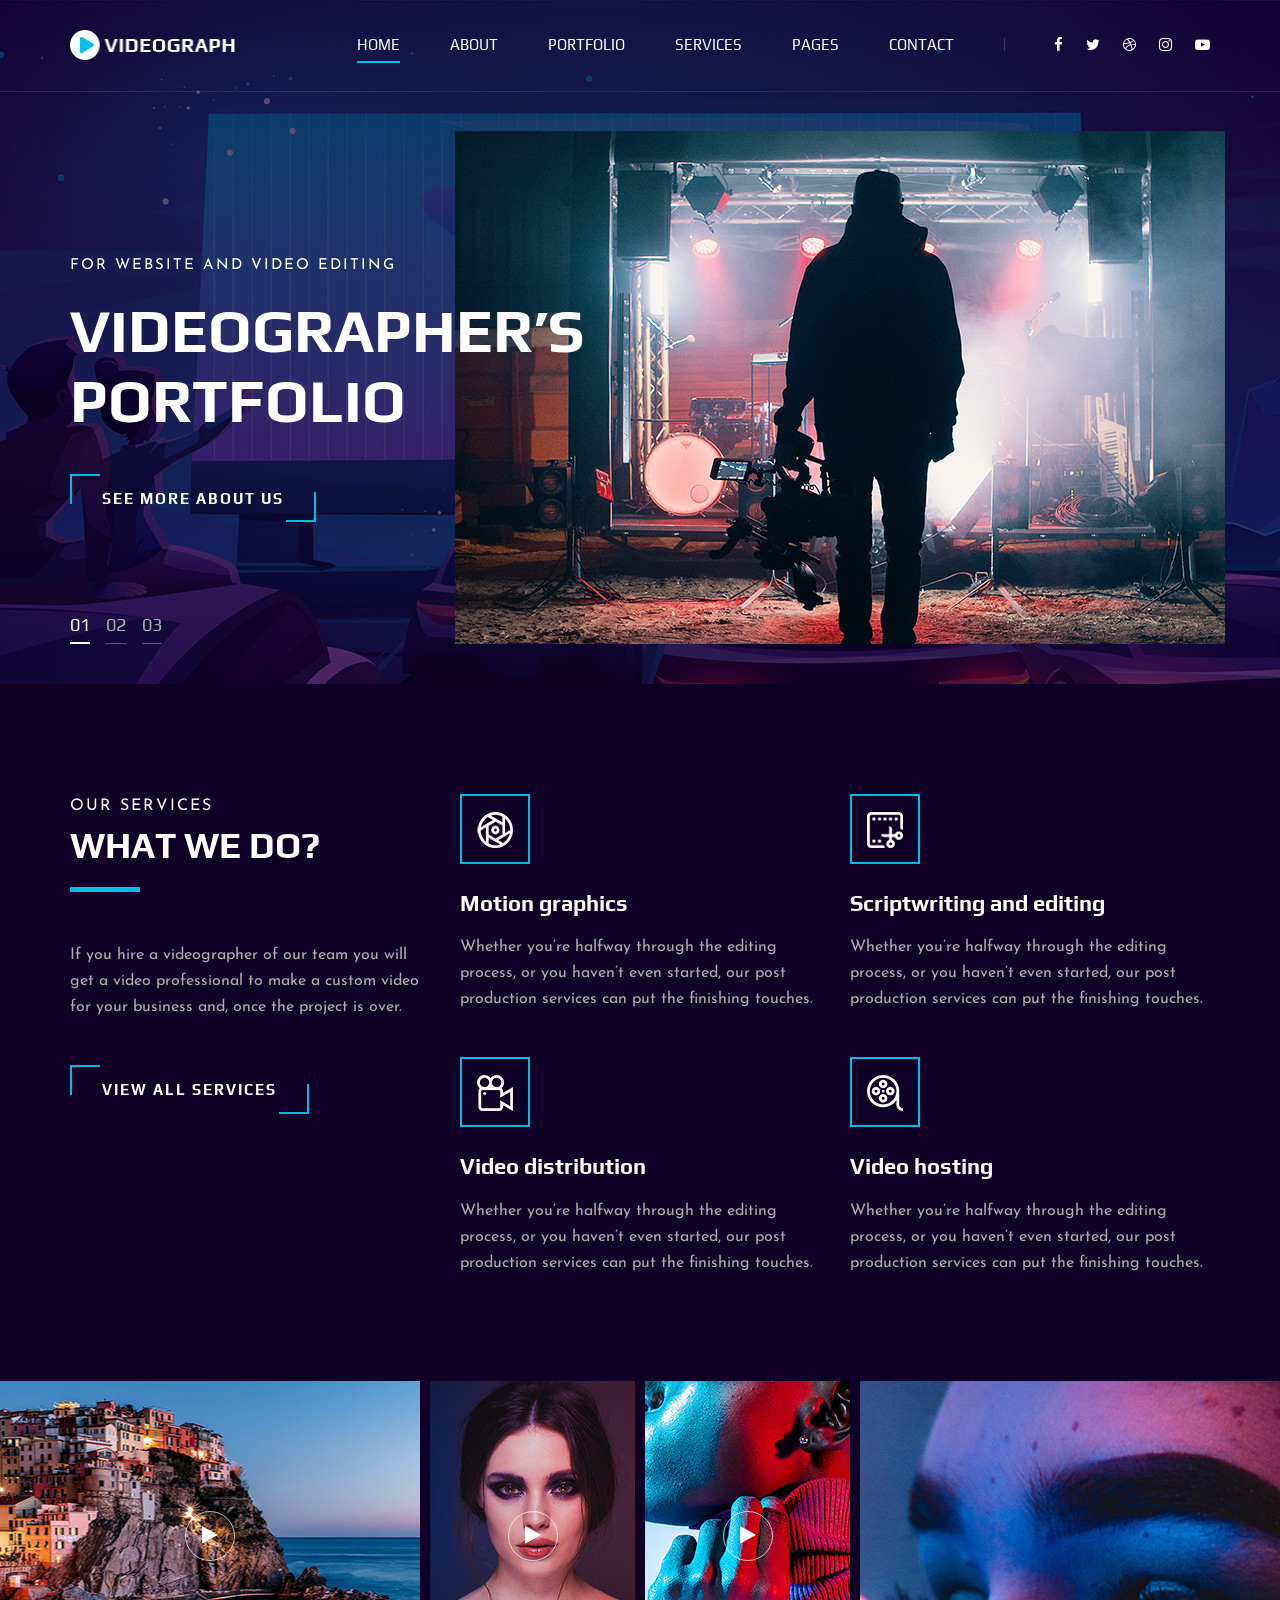
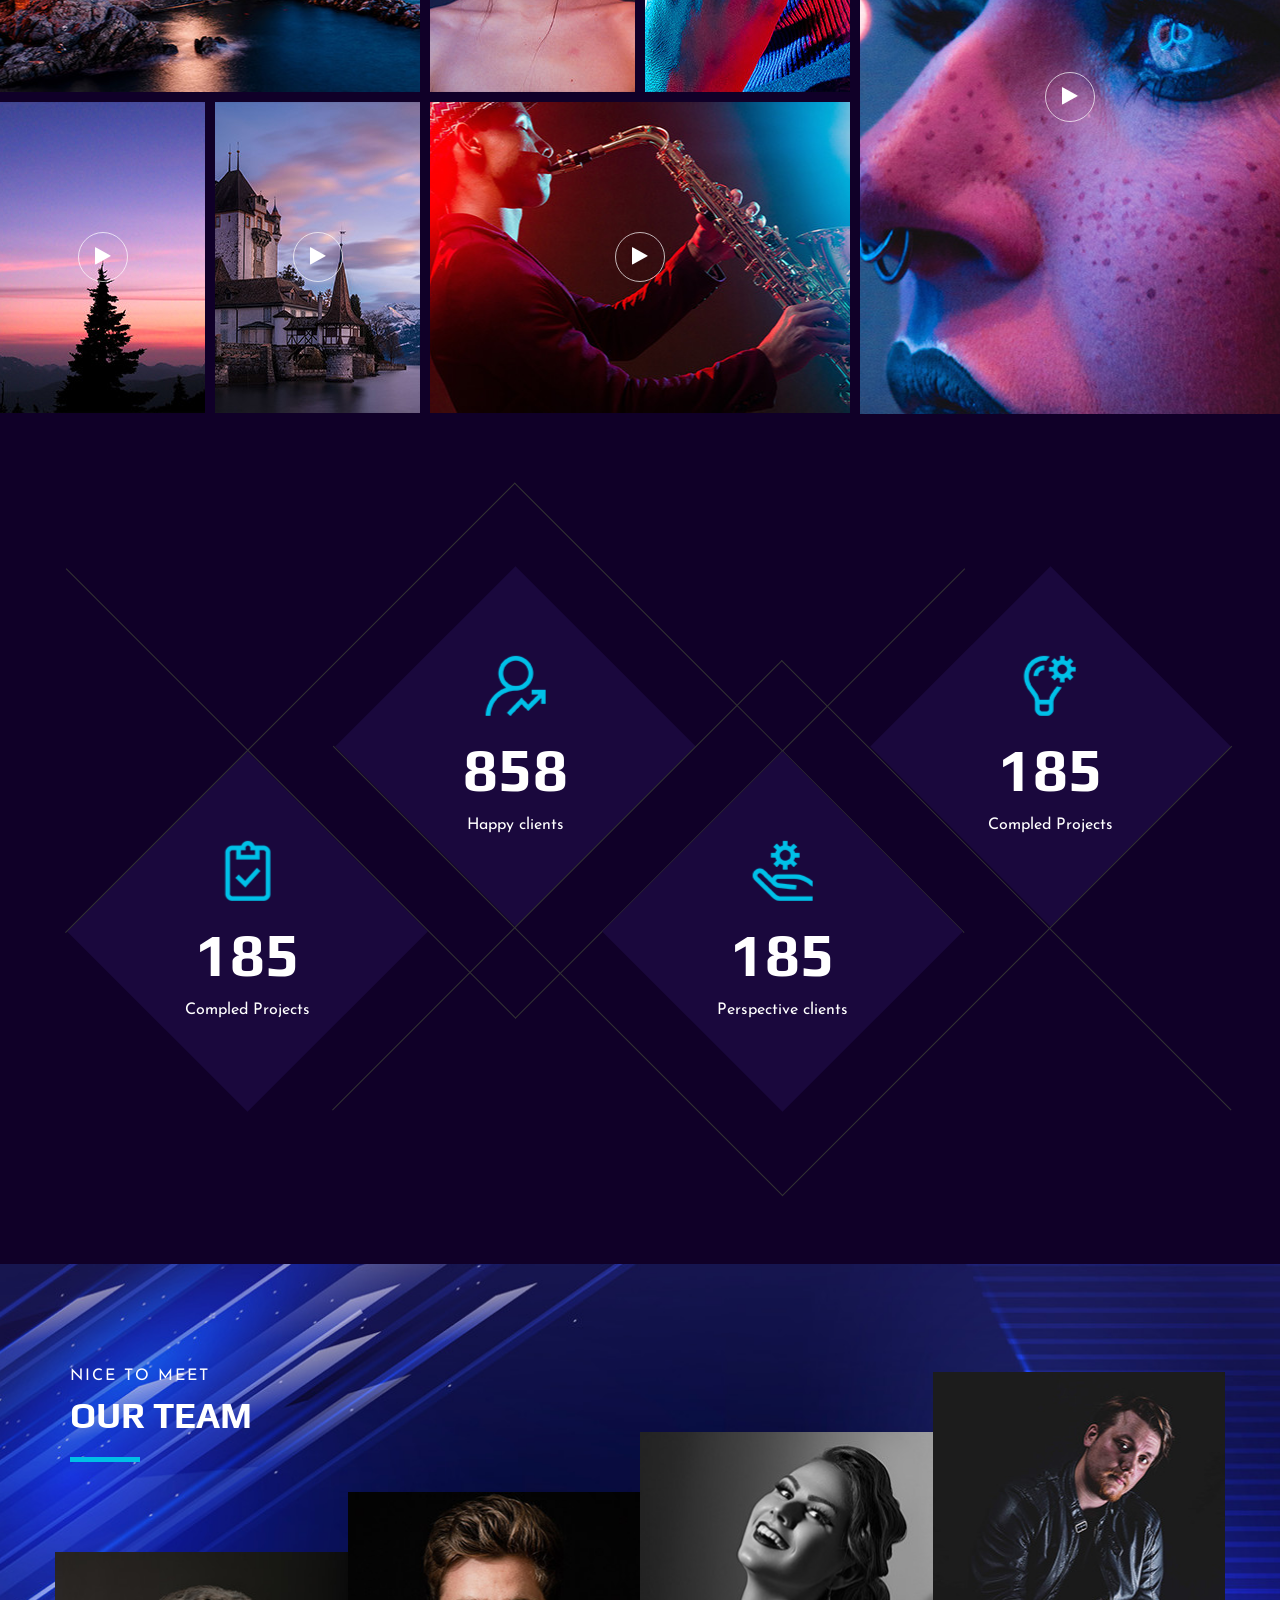
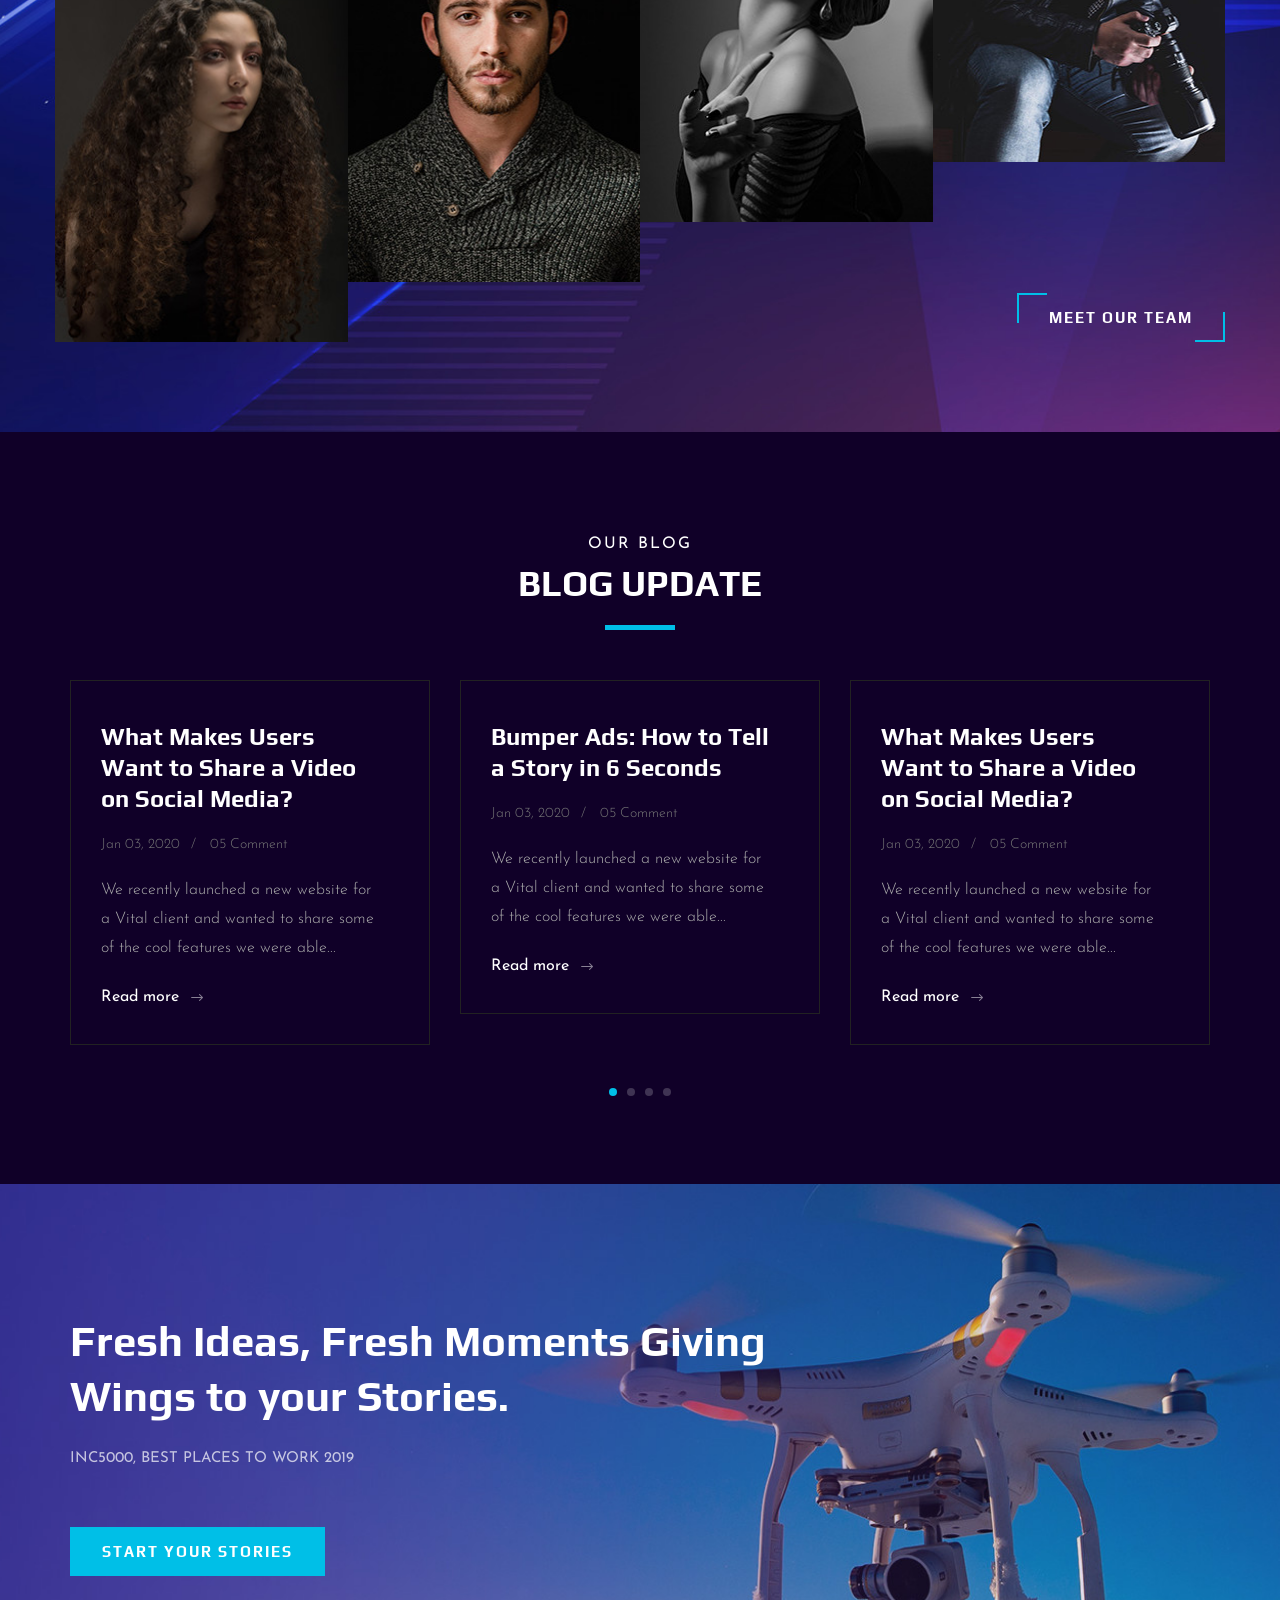
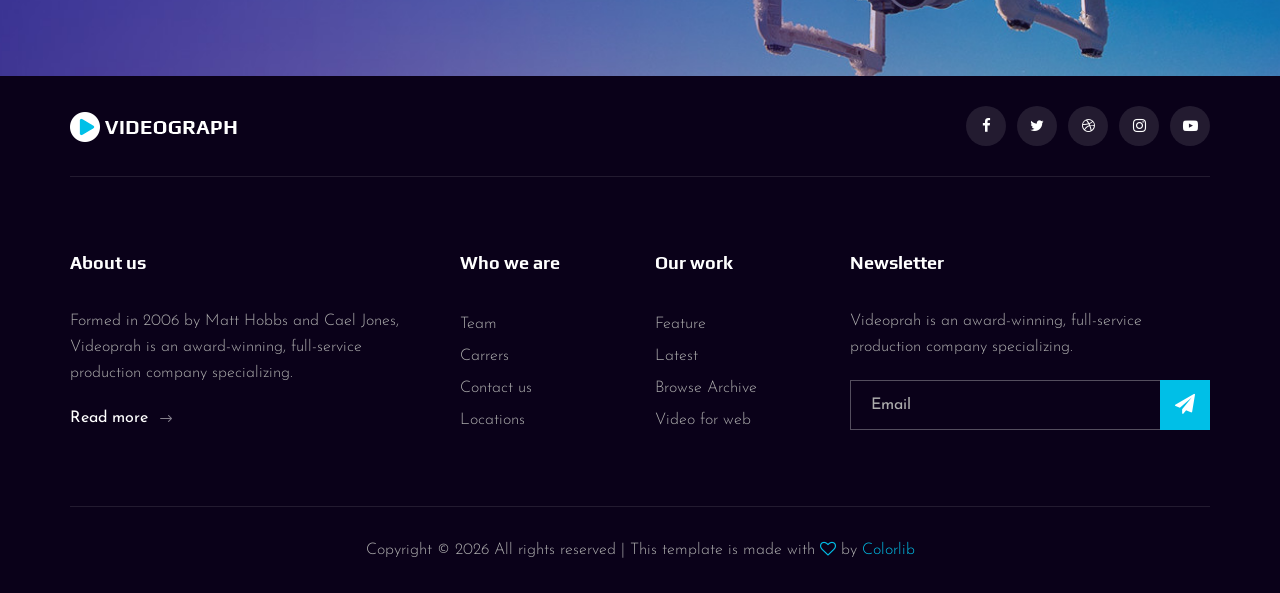
==== videograph-master/index.html @ b567fd82 "Template import" ====
<!DOCTYPE html>
<html lang="zxx">

<head>
    <meta charset="UTF-8">
    <meta name="description" content="Cressot Lilian Portfolio">
    <meta name="keywords" content="Videograph, unica, creative, html">
    <meta name="viewport" content="width=device-width, initial-scale=1.0">
    <meta http-equiv="X-UA-Compatible" content="ie=edge">
    <title>Videograph | Template</title>

    <!-- Google Font -->
    <link href="https://fonts.googleapis.com/css2?family=Play:wght@400;700&display=swap" rel="stylesheet">
    <link href="https://fonts.googleapis.com/css2?family=Josefin+Sans:wght@300;400;500;600;700&display=swap"
        rel="stylesheet">

    <!-- Css Styles -->
    <link rel="stylesheet" href="css/bootstrap.min.css" type="text/css">
    <link rel="stylesheet" href="css/font-awesome.min.css" type="text/css">
    <link rel="stylesheet" href="css/elegant-icons.css" type="text/css">
    <link rel="stylesheet" href="css/owl.carousel.min.css" type="text/css">
    <link rel="stylesheet" href="css/magnific-popup.css" type="text/css">
    <link rel="stylesheet" href="css/slicknav.min.css" type="text/css">
    <link rel="stylesheet" href="css/style.css" type="text/css">
</head>

<body>
    <!-- Page Preloder -->
    <div id="preloder">
        <div class="loader"></div>
    </div>

    <!-- Header Section Begin -->
    <header class="header">
        <div class="container">
            <div class="row">
                <div class="col-lg-2">
                    <div class="header__logo">
                        <a href="./index.html"><img src="img/logo.png" alt=""></a>
                    </div>
                </div>
                <div class="col-lg-10">
                    <div class="header__nav__option">
                        <nav class="header__nav__menu mobile-menu">
                            <ul>
                                <li class="active"><a href="./index.html">Home</a></li>
                                <li><a href="./about.html">About</a></li>
                                <li><a href="./portfolio.html">Portfolio</a></li>
                                <li><a href="./services.html">Services</a></li>
                                <li><a href="#">Pages</a>
                                    <ul class="dropdown">
                                        <li><a href="./about.html">About</a></li>
                                        <li><a href="./portfolio.html">Portfolio</a></li>
                                        <li><a href="./blog.html">Blog</a></li>
                                        <li><a href="./blog-details.html">Blog Details</a></li>
                                    </ul>
                                </li>
                                <li><a href="./contact.html">Contact</a></li>
                            </ul>
                        </nav>
                        <div class="header__nav__social">
                            <a href="#"><i class="fa fa-facebook"></i></a>
                            <a href="#"><i class="fa fa-twitter"></i></a>
                            <a href="#"><i class="fa fa-dribbble"></i></a>
                            <a href="#"><i class="fa fa-instagram"></i></a>
                            <a href="#"><i class="fa fa-youtube-play"></i></a>
                        </div>
                    </div>
                </div>
            </div>
            <div id="mobile-menu-wrap"></div>
        </div>
    </header>
    <!-- Header End -->

    <!-- Hero Section Begin -->
    <section class="hero">
        <div class="hero__slider owl-carousel">
            <div class="hero__item set-bg" data-setbg="img/hero/hero-1.jpg">
                <div class="container">
                    <div class="row">
                        <div class="col-lg-6">
                            <div class="hero__text">
                                <span>For website and video editing</span>
                                <h2>Videographer’s Portfolio</h2>
                                <a href="#" class="primary-btn">See more about us</a>
                            </div>
                        </div>
                    </div>
                </div>
            </div>
            <div class="hero__item set-bg" data-setbg="img/hero/hero-1.jpg">
                <div class="container">
                    <div class="row">
                        <div class="col-lg-6">
                            <div class="hero__text">
                                <span>For website and video editing</span>
                                <h2>Videographer’s Portfolio</h2>
                                <a href="#" class="primary-btn">See more about us</a>
                            </div>
                        </div>
                    </div>
                </div>
            </div>
            <div class="hero__item set-bg" data-setbg="img/hero/hero-1.jpg">
                <div class="container">
                    <div class="row">
                        <div class="col-lg-6">
                            <div class="hero__text">
                                <span>For website and video editing</span>
                                <h2>Videographer’s Portfolio</h2>
                                <a href="#" class="primary-btn">See more about us</a>
                            </div>
                        </div>
                    </div>
                </div>
            </div>
        </div>
    </section>
    <!-- Hero Section End -->

    <!-- Services Section Begin -->
    <section class="services spad">
        <div class="container">
            <div class="row">
                <div class="col-lg-4">
                    <div class="services__title">
                        <div class="section-title">
                            <span>Our services</span>
                            <h2>What We do?</h2>
                        </div>
                        <p>If you hire a videographer of our team you will get a video professional to make a custom
                            video for your business and, once the project is over.</p>
                        <a href="#" class="primary-btn">View all services</a>
                    </div>
                </div>
                <div class="col-lg-8">
                    <div class="row">
                        <div class="col-lg-6 col-md-6 col-sm-6">
                            <div class="services__item">
                                <div class="services__item__icon">
                                    <img src="img/icons/si-1.png" alt="">
                                </div>
                                <h4>Motion graphics</h4>
                                <p>Whether you’re halfway through the editing process, or you haven’t even started, our
                                    post production services can put the finishing touches.</p>
                            </div>
                        </div>
                        <div class="col-lg-6 col-md-6 col-sm-6">
                            <div class="services__item">
                                <div class="services__item__icon">
                                    <img src="img/icons/si-2.png" alt="">
                                </div>
                                <h4>Scriptwriting and editing</h4>
                                <p>Whether you’re halfway through the editing process, or you haven’t even started, our
                                    post production services can put the finishing touches.</p>
                            </div>
                        </div>
                        <div class="col-lg-6 col-md-6 col-sm-6">
                            <div class="services__item">
                                <div class="services__item__icon">
                                    <img src="img/icons/si-3.png" alt="">
                                </div>
                                <h4>Video distribution</h4>
                                <p>Whether you’re halfway through the editing process, or you haven’t even started, our
                                    post production services can put the finishing touches.</p>
                            </div>
                        </div>
                        <div class="col-lg-6 col-md-6 col-sm-6">
                            <div class="services__item">
                                <div class="services__item__icon">
                                    <img src="img/icons/si-4.png" alt="">
                                </div>
                                <h4>Video hosting</h4>
                                <p>Whether you’re halfway through the editing process, or you haven’t even started, our
                                    post production services can put the finishing touches.</p>
                            </div>
                        </div>
                    </div>
                </div>
            </div>
        </div>
    </section>
    <!-- Services Section End -->

    <!-- Work Section Begin -->
    <section class="work">
        <div class="work__gallery">
            <div class="grid-sizer"></div>
            <div class="work__item wide__item set-bg" data-setbg="img/work/work-1.jpg">
                <a href="https://www.youtube.com/watch?v=LXb3EKWsInQ" class="play-btn video-popup"><i
                        class="fa fa-play"></i></a>
                <div class="work__item__hover">
                    <h4>VIP Auto Tires & Service</h4>
                    <ul>
                        <li>eCommerce</li>
                        <li>Magento</li>
                    </ul>
                </div>
            </div>
            <div class="work__item small__item set-bg" data-setbg="img/work/work-2.jpg">
                <a href="https://www.youtube.com/watch?v=LXb3EKWsInQ" class="play-btn video-popup"><i
                        class="fa fa-play"></i></a>
            </div>
            <div class="work__item small__item set-bg" data-setbg="img/work/work-3.jpg">
                <a href="https://www.youtube.com/watch?v=LXb3EKWsInQ" class="play-btn video-popup"><i
                        class="fa fa-play"></i></a>
            </div>
            <div class="work__item large__item set-bg" data-setbg="img/work/work-4.jpg">
                <a href="https://www.youtube.com/watch?v=LXb3EKWsInQ" class="play-btn video-popup"><i
                        class="fa fa-play"></i></a>
                <div class="work__item__hover">
                    <h4>VIP Auto Tires & Service</h4>
                    <ul>
                        <li>eCommerce</li>
                        <li>Magento</li>
                    </ul>
                </div>
            </div>
            <div class="work__item small__item set-bg" data-setbg="img/work/work-5.jpg">
                <a href="https://www.youtube.com/watch?v=LXb3EKWsInQ" class="play-btn video-popup"><i
                        class="fa fa-play"></i></a>
            </div>
            <div class="work__item small__item set-bg" data-setbg="img/work/work-6.jpg">
                <a href="https://www.youtube.com/watch?v=LXb3EKWsInQ" class="play-btn video-popup"><i
                        class="fa fa-play"></i></a>
            </div>
            <div class="work__item wide__item set-bg" data-setbg="img/work/work-7.jpg">
                <a href="https://www.youtube.com/watch?v=LXb3EKWsInQ" class="play-btn video-popup"><i
                        class="fa fa-play"></i></a>
                <div class="work__item__hover">
                    <h4>VIP Auto Tires & Service</h4>
                    <ul>
                        <li>eCommerce</li>
                        <li>Magento</li>
                    </ul>
                </div>
            </div>
        </div>
    </section>
    <!-- Work Section End -->

    <!-- Counter Section Begin -->
    <section class="counter">
        <div class="container">
            <div class="counter__content">
                <div class="row">
                    <div class="col-lg-3 col-md-6 col-sm-6">
                        <div class="counter__item">
                            <div class="counter__item__text">
                                <img src="img/icons/ci-1.png" alt="">
                                <h2 class="counter_num">230</h2>
                                <p>Compled Projects</p>
                            </div>
                        </div>
                    </div>
                    <div class="col-lg-3 col-md-6 col-sm-6">
                        <div class="counter__item second__item">
                            <div class="counter__item__text">
                                <img src="img/icons/ci-2.png" alt="">
                                <h2 class="counter_num">1068</h2>
                                <p>Happy clients</p>
                            </div>
                        </div>
                    </div>
                    <div class="col-lg-3 col-md-6 col-sm-6">
                        <div class="counter__item third__item">
                            <div class="counter__item__text">
                                <img src="img/icons/ci-3.png" alt="">
                                <h2 class="counter_num">230</h2>
                                <p>Perspective clients</p>
                            </div>
                        </div>
                    </div>
                    <div class="col-lg-3 col-md-6 col-sm-6">
                        <div class="counter__item four__item">
                            <div class="counter__item__text">
                                <img src="img/icons/ci-4.png" alt="">
                                <h2 class="counter_num">230</h2>
                                <p>Compled Projects</p>
                            </div>
                        </div>
                    </div>
                </div>
            </div>
        </div>
    </section>
    <!-- Counter Section End -->

    <!-- Team Section Begin -->
    <section class="team spad set-bg" data-setbg="img/team-bg.jpg">
        <div class="container">
            <div class="row">
                <div class="col-lg-12">
                    <div class="section-title team__title">
                        <span>Nice to meet</span>
                        <h2>OUR Team</h2>
                    </div>
                </div>
            </div>
            <div class="row">
                <div class="col-lg-3 col-md-6 col-sm-6 p-0">
                    <div class="team__item set-bg" data-setbg="img/team/team-1.jpg">
                        <div class="team__item__text">
                            <h4>AMANDA STONE</h4>
                            <p>Videographer</p>
                            <div class="team__item__social">
                                <a href="#"><i class="fa fa-facebook"></i></a>
                                <a href="#"><i class="fa fa-twitter"></i></a>
                                <a href="#"><i class="fa fa-dribbble"></i></a>
                                <a href="#"><i class="fa fa-instagram"></i></a>
                            </div>
                        </div>
                    </div>
                </div>
                <div class="col-lg-3 col-md-6 col-sm-6 p-0">
                    <div class="team__item team__item--second set-bg" data-setbg="img/team/team-2.jpg">
                        <div class="team__item__text">
                            <h4>AMANDA STONE</h4>
                            <p>Videographer</p>
                            <div class="team__item__social">
                                <a href="#"><i class="fa fa-facebook"></i></a>
                                <a href="#"><i class="fa fa-twitter"></i></a>
                                <a href="#"><i class="fa fa-dribbble"></i></a>
                                <a href="#"><i class="fa fa-instagram"></i></a>
                            </div>
                        </div>
                    </div>
                </div>
                <div class="col-lg-3 col-md-6 col-sm-6 p-0">
                    <div class="team__item team__item--third set-bg" data-setbg="img/team/team-3.jpg">
                        <div class="team__item__text">
                            <h4>AMANDA STONE</h4>
                            <p>Videographer</p>
                            <div class="team__item__social">
                                <a href="#"><i class="fa fa-facebook"></i></a>
                                <a href="#"><i class="fa fa-twitter"></i></a>
                                <a href="#"><i class="fa fa-dribbble"></i></a>
                                <a href="#"><i class="fa fa-instagram"></i></a>
                            </div>
                        </div>
                    </div>
                </div>
                <div class="col-lg-3 col-md-6 col-sm-6 p-0">
                    <div class="team__item team__item--four set-bg" data-setbg="img/team/team-4.jpg">
                        <div class="team__item__text">
                            <h4>AMANDA STONE</h4>
                            <p>Videographer</p>
                            <div class="team__item__social">
                                <a href="#"><i class="fa fa-facebook"></i></a>
                                <a href="#"><i class="fa fa-twitter"></i></a>
                                <a href="#"><i class="fa fa-dribbble"></i></a>
                                <a href="#"><i class="fa fa-instagram"></i></a>
                            </div>
                        </div>
                    </div>
                </div>
                <div class="col-lg-12 p-0">
                    <div class="team__btn">
                        <a href="#" class="primary-btn">Meet Our Team</a>
                    </div>
                </div>
            </div>
        </div>
    </section>
    <!-- Team Section End -->

    <!-- Latest Blog Section Begin -->
    <section class="latest spad">
        <div class="container">
            <div class="row">
                <div class="col-lg-12">
                    <div class="section-title center-title">
                        <span>Our Blog</span>
                        <h2>Blog Update</h2>
                    </div>
                </div>
            </div>
            <div class="row">
                <div class="latest__slider owl-carousel">
                    <div class="col-lg-4">
                        <div class="blog__item latest__item">
                            <h4>What Makes Users Want to Share a Video on Social Media?</h4>
                            <ul>
                                <li>Jan 03, 2020</li>
                                <li>05 Comment</li>
                            </ul>
                            <p>We recently launched a new website for a Vital client and wanted to share some of the
                                cool features we were able...</p>
                            <a href="#">Read more <span class="arrow_right"></span></a>
                        </div>
                    </div>
                    <div class="col-lg-4">
                        <div class="blog__item latest__item">
                            <h4>Bumper Ads: How to Tell a Story in 6 Seconds</h4>
                            <ul>
                                <li>Jan 03, 2020</li>
                                <li>05 Comment</li>
                            </ul>
                            <p>We recently launched a new website for a Vital client and wanted to share some of the
                                cool features we were able...</p>
                            <a href="#">Read more <span class="arrow_right"></span></a>
                        </div>
                    </div>
                    <div class="col-lg-4">
                        <div class="blog__item latest__item">
                            <h4>What Makes Users Want to Share a Video on Social Media?</h4>
                            <ul>
                                <li>Jan 03, 2020</li>
                                <li>05 Comment</li>
                            </ul>
                            <p>We recently launched a new website for a Vital client and wanted to share some of the
                                cool features we were able...</p>
                            <a href="#">Read more <span class="arrow_right"></span></a>
                        </div>
                    </div>
                    <div class="col-lg-4">
                        <div class="blog__item latest__item">
                            <h4>Bumper Ads: How to Tell a Story in 6 Seconds</h4>
                            <ul>
                                <li>Jan 03, 2020</li>
                                <li>05 Comment</li>
                            </ul>
                            <p>We recently launched a new website for a Vital client and wanted to share some of the
                                cool features we were able...</p>
                            <a href="#">Read more <span class="arrow_right"></span></a>
                        </div>
                    </div>
                    <div class="col-lg-4">
                        <div class="blog__item latest__item">
                            <h4>What Makes Users Want to Share a Video on Social Media?</h4>
                            <ul>
                                <li>Jan 03, 2020</li>
                                <li>05 Comment</li>
                            </ul>
                            <p>We recently launched a new website for a Vital client and wanted to share some of the
                                cool features we were able...</p>
                            <a href="#">Read more <span class="arrow_right"></span></a>
                        </div>
                    </div>
                    <div class="col-lg-4">
                        <div class="blog__item latest__item">
                            <h4>What Makes Users Want to Share a Video on Social Media?</h4>
                            <ul>
                                <li>Jan 03, 2020</li>
                                <li>05 Comment</li>
                            </ul>
                            <p>We recently launched a new website for a Vital client and wanted to share some of the
                                cool features we were able...</p>
                            <a href="#">Read more <span class="arrow_right"></span></a>
                        </div>
                    </div>
                    <div class="col-lg-4">
                        <div class="blog__item latest__item">
                            <h4>What Makes Users Want to Share a Video on Social Media?</h4>
                            <ul>
                                <li>Jan 03, 2020</li>
                                <li>05 Comment</li>
                            </ul>
                            <p>We recently launched a new website for a Vital client and wanted to share some of the
                                cool features we were able...</p>
                            <a href="#">Read more <span class="arrow_right"></span></a>
                        </div>
                    </div>
                </div>
            </div>
        </div>
    </section>
    <!-- Latest Blog Section End -->

    <!-- Call To Action Section Begin -->
    <section class="callto spad set-bg" data-setbg="img/callto-bg.jpg">
        <div class="container">
            <div class="row">
                <div class="col-lg-8">
                    <div class="callto__text">
                        <h2>Fresh Ideas, Fresh Moments Giving Wings to your Stories.</h2>
                        <p>INC5000, Best places to work 2019</p>
                        <a href="#">Start your stories</a>
                    </div>
                </div>
            </div>
        </div>
    </section>
    <!-- Call To Action Section End -->

    <!-- Footer Section Begin -->
    <footer class="footer">
        <div class="container">
            <div class="footer__top">
                <div class="row">
                    <div class="col-lg-6 col-md-6">
                        <div class="footer__top__logo">
                            <a href="#"><img src="img/logo.png" alt=""></a>
                        </div>
                    </div>
                    <div class="col-lg-6 col-md-6">
                        <div class="footer__top__social">
                            <a href="#"><i class="fa fa-facebook"></i></a>
                            <a href="#"><i class="fa fa-twitter"></i></a>
                            <a href="#"><i class="fa fa-dribbble"></i></a>
                            <a href="#"><i class="fa fa-instagram"></i></a>
                            <a href="#"><i class="fa fa-youtube-play"></i></a>
                        </div>
                    </div>
                </div>
            </div>
            <div class="footer__option">
                <div class="row">
                    <div class="col-lg-4 col-md-6 col-sm-6">
                        <div class="footer__option__item">
                            <h5>About us</h5>
                            <p>Formed in 2006 by Matt Hobbs and Cael Jones, Videoprah is an award-winning, full-service
                                production company specializing.</p>
                            <a href="#" class="read__more">Read more <span class="arrow_right"></span></a>
                        </div>
                    </div>
                    <div class="col-lg-2 col-md-3 col-sm-3">
                        <div class="footer__option__item">
                            <h5>Who we are</h5>
                            <ul>
                                <li><a href="#">Team</a></li>
                                <li><a href="#">Carrers</a></li>
                                <li><a href="#">Contact us</a></li>
                                <li><a href="#">Locations</a></li>
                            </ul>
                        </div>
                    </div>
                    <div class="col-lg-2 col-md-3 col-sm-3">
                        <div class="footer__option__item">
                            <h5>Our work</h5>
                            <ul>
                                <li><a href="#">Feature</a></li>
                                <li><a href="#">Latest</a></li>
                                <li><a href="#">Browse Archive</a></li>
                                <li><a href="#">Video for web</a></li>
                            </ul>
                        </div>
                    </div>
                    <div class="col-lg-4 col-md-12">
                        <div class="footer__option__item">
                            <h5>Newsletter</h5>
                            <p>Videoprah is an award-winning, full-service production company specializing.</p>
                            <form action="#">
                                <input type="text" placeholder="Email">
                                <button type="submit"><i class="fa fa-send"></i></button>
                            </form>
                        </div>
                    </div>
                </div>
            </div>
            <div class="footer__copyright">
                <div class="row">
                    <div class="col-lg-12 text-center">
                        <!-- Link back to Colorlib can't be removed. Template is licensed under CC BY 3.0. -->
                        <p class="footer__copyright__text">Copyright &copy;
                            <script>
                                document.write(new Date().getFullYear());
                            </script>
                            All rights reserved | This template is made with <i class="fa fa-heart-o"
                                aria-hidden="true"></i> by <a href="https://colorlib.com" target="_blank">Colorlib</a>
                        </p>
                        <!-- Link back to Colorlib can't be removed. Template is licensed under CC BY 3.0. -->
                    </div>
                </div>
            </div>
        </div>
    </footer>
    <!-- Footer Section End -->

    <!-- Js Plugins -->
    <script src="js/jquery-3.3.1.min.js"></script>
    <script src="js/bootstrap.min.js"></script>
    <script src="js/jquery.magnific-popup.min.js"></script>
    <script src="js/mixitup.min.js"></script>
    <script src="js/masonry.pkgd.min.js"></script>
    <script src="js/jquery.slicknav.js"></script>
    <script src="js/owl.carousel.min.js"></script>
    <script src="js/main.js"></script>
</body>

</html>
---- videograph-master/css/elegant-icons.css ----
@font-face {
	font-family: 'ElegantIcons';
	src:url('../fonts/ElegantIcons.eot');
	src:url('../fonts/ElegantIcons.eot?#iefix') format('embedded-opentype'),
		url('../fonts/ElegantIcons.woff') format('woff'),
		url('../fonts/ElegantIcons.ttf') format('truetype'),
		url('../fonts/ElegantIcons.svg#ElegantIcons') format('svg');
	font-weight: normal;
	font-style: normal;
}

/* Use the following CSS code if you want to use data attributes for inserting your icons */
[data-icon]:before {
	font-family: 'ElegantIcons';
	content: attr(data-icon);
	speak: none;
	font-weight: normal;
	font-variant: normal;
	text-transform: none;
	line-height: 1;
	-webkit-font-smoothing: antialiased;
	-moz-osx-font-smoothing: grayscale;
}

/* Use the following CSS code if you want to have a class per icon */
/*
Instead of a list of all class selectors,
you can use the generic selector below, but it's slower:
[class*="your-class-prefix"] {
*/
.arrow_up, .arrow_down, .arrow_left, .arrow_right, .arrow_left-up, .arrow_right-up, .arrow_right-down, .arrow_left-down, .arrow-up-down, .arrow_up-down_alt, .arrow_left-right_alt, .arrow_left-right, .arrow_expand_alt2, .arrow_expand_alt, .arrow_condense, .arrow_expand, .arrow_move, .arrow_carrot-up, .arrow_carrot-down, .arrow_carrot-left, .arrow_carrot-right, .arrow_carrot-2up, .arrow_carrot-2down, .arrow_carrot-2left, .arrow_carrot-2right, .arrow_carrot-up_alt2, .arrow_carrot-down_alt2, .arrow_carrot-left_alt2, .arrow_carrot-right_alt2, .arrow_carrot-2up_alt2, .arrow_carrot-2down_alt2, .arrow_carrot-2left_alt2, .arrow_carrot-2right_alt2, .arrow_triangle-up, .arrow_triangle-down, .arrow_triangle-left, .arrow_triangle-right, .arrow_triangle-up_alt2, .arrow_triangle-down_alt2, .arrow_triangle-left_alt2, .arrow_triangle-right_alt2, .arrow_back, .icon_minus-06, .icon_plus, .icon_close, .icon_check, .icon_minus_alt2, .icon_plus_alt2, .icon_close_alt2, .icon_check_alt2, .icon_zoom-out_alt, .icon_zoom-in_alt, .icon_search, .icon_box-empty, .icon_box-selected, .icon_minus-box, .icon_plus-box, .icon_box-checked, .icon_circle-empty, .icon_circle-slelected, .icon_stop_alt2, .icon_stop, .icon_pause_alt2, .icon_pause, .icon_menu, .icon_menu-square_alt2, .icon_menu-circle_alt2, .icon_ul, .icon_ol, .icon_adjust-horiz, .icon_adjust-vert, .icon_document_alt, .icon_documents_alt, .icon_pencil, .icon_pencil-edit_alt, .icon_pencil-edit, .icon_folder-alt, .icon_folder-open_alt, .icon_folder-add_alt, .icon_info_alt, .icon_error-oct_alt, .icon_error-circle_alt, .icon_error-triangle_alt, .icon_question_alt2, .icon_question, .icon_comment_alt, .icon_chat_alt, .icon_vol-mute_alt, .icon_volume-low_alt, .icon_volume-high_alt, .icon_quotations, .icon_quotations_alt2, .icon_clock_alt, .icon_lock_alt, .icon_lock-open_alt, .icon_key_alt, .icon_cloud_alt, .icon_cloud-upload_alt, .icon_cloud-download_alt, .icon_image, .icon_images, .icon_lightbulb_alt, .icon_gift_alt, .icon_house_alt, .icon_genius, .icon_mobile, .icon_tablet, .icon_laptop, .icon_desktop, .icon_camera_alt, .icon_mail_alt, .icon_cone_alt, .icon_ribbon_alt, .icon_bag_alt, .icon_creditcard, .icon_cart_alt, .icon_paperclip, .icon_tag_alt, .icon_tags_alt, .icon_trash_alt, .icon_cursor_alt, .icon_mic_alt, .icon_compass_alt, .icon_pin_alt, .icon_pushpin_alt, .icon_map_alt, .icon_drawer_alt, .icon_toolbox_alt, .icon_book_alt, .icon_calendar, .icon_film, .icon_table, .icon_contacts_alt, .icon_headphones, .icon_lifesaver, .icon_piechart, .icon_refresh, .icon_link_alt, .icon_link, .icon_loading, .icon_blocked, .icon_archive_alt, .icon_heart_alt, .icon_star_alt, .icon_star-half_alt, .icon_star, .icon_star-half, .icon_tools, .icon_tool, .icon_cog, .icon_cogs, .arrow_up_alt, .arrow_down_alt, .arrow_left_alt, .arrow_right_alt, .arrow_left-up_alt, .arrow_right-up_alt, .arrow_right-down_alt, .arrow_left-down_alt, .arrow_condense_alt, .arrow_expand_alt3, .arrow_carrot_up_alt, .arrow_carrot-down_alt, .arrow_carrot-left_alt, .arrow_carrot-right_alt, .arrow_carrot-2up_alt, .arrow_carrot-2dwnn_alt, .arrow_carrot-2left_alt, .arrow_carrot-2right_alt, .arrow_triangle-up_alt, .arrow_triangle-down_alt, .arrow_triangle-left_alt, .arrow_triangle-right_alt, .icon_minus_alt, .icon_plus_alt, .icon_close_alt, .icon_check_alt, .icon_zoom-out, .icon_zoom-in, .icon_stop_alt, .icon_menu-square_alt, .icon_menu-circle_alt, .icon_document, .icon_documents, .icon_pencil_alt, .icon_folder, .icon_folder-open, .icon_folder-add, .icon_folder_upload, .icon_folder_download, .icon_info, .icon_error-circle, .icon_error-oct, .icon_error-triangle, .icon_question_alt, .icon_comment, .icon_chat, .icon_vol-mute, .icon_volume-low, .icon_volume-high, .icon_quotations_alt, .icon_clock, .icon_lock, .icon_lock-open, .icon_key, .icon_cloud, .icon_cloud-upload, .icon_cloud-download, .icon_lightbulb, .icon_gift, .icon_house, .icon_camera, .icon_mail, .icon_cone, .icon_ribbon, .icon_bag, .icon_cart, .icon_tag, .icon_tags, .icon_trash, .icon_cursor, .icon_mic, .icon_compass, .icon_pin, .icon_pushpin, .icon_map, .icon_drawer, .icon_toolbox, .icon_book, .icon_contacts, .icon_archive, .icon_heart, .icon_profile, .icon_group, .icon_grid-2x2, .icon_grid-3x3, .icon_music, .icon_pause_alt, .icon_phone, .icon_upload, .icon_download, .social_facebook, .social_twitter, .social_pinterest, .social_googleplus, .social_tumblr, .social_tumbleupon, .social_wordpress, .social_instagram, .social_dribbble, .social_vimeo, .social_linkedin, .social_rss, .social_deviantart, .social_share, .social_myspace, .social_skype, .social_youtube, .social_picassa, .social_googledrive, .social_flickr, .social_blogger, .social_spotify, .social_delicious, .social_facebook_circle, .social_twitter_circle, .social_pinterest_circle, .social_googleplus_circle, .social_tumblr_circle, .social_stumbleupon_circle, .social_wordpress_circle, .social_instagram_circle, .social_dribbble_circle, .social_vimeo_circle, .social_linkedin_circle, .social_rss_circle, .social_deviantart_circle, .social_share_circle, .social_myspace_circle, .social_skype_circle, .social_youtube_circle, .social_picassa_circle, .social_googledrive_alt2, .social_flickr_circle, .social_blogger_circle, .social_spotify_circle, .social_delicious_circle, .social_facebook_square, .social_twitter_square, .social_pinterest_square, .social_googleplus_square, .social_tumblr_square, .social_stumbleupon_square, .social_wordpress_square, .social_instagram_square, .social_dribbble_square, .social_vimeo_square, .social_linkedin_square, .social_rss_square, .social_deviantart_square, .social_share_square, .social_myspace_square, .social_skype_square, .social_youtube_square, .social_picassa_square, .social_googledrive_square, .social_flickr_square, .social_blogger_square, .social_spotify_square, .social_delicious_square, .icon_printer, .icon_calulator, .icon_building, .icon_floppy, .icon_drive, .icon_search-2, .icon_id, .icon_id-2, .icon_puzzle, .icon_like, .icon_dislike, .icon_mug, .icon_currency, .icon_wallet, .icon_pens, .icon_easel, .icon_flowchart, .icon_datareport, .icon_briefcase, .icon_shield, .icon_percent, .icon_globe, .icon_globe-2, .icon_target, .icon_hourglass, .icon_balance, .icon_rook, .icon_printer-alt, .icon_calculator_alt, .icon_building_alt, .icon_floppy_alt, .icon_drive_alt, .icon_search_alt, .icon_id_alt, .icon_id-2_alt, .icon_puzzle_alt, .icon_like_alt, .icon_dislike_alt, .icon_mug_alt, .icon_currency_alt, .icon_wallet_alt, .icon_pens_alt, .icon_easel_alt, .icon_flowchart_alt, .icon_datareport_alt, .icon_briefcase_alt, .icon_shield_alt, .icon_percent_alt, .icon_globe_alt, .icon_clipboard {
	font-family: 'ElegantIcons';
	speak: none;
	font-style: normal;
	font-weight: normal;
	font-variant: normal;
	text-transform: none;
	line-height: 1;
	-webkit-font-smoothing: antialiased;
}
.arrow_up:before {
	content: "\21";
}
.arrow_down:before {
	content: "\22";
}
.arrow_left:before {
	content: "\23";
}
.arrow_right:before {
	content: "\24";
}
.arrow_left-up:before {
	content: "\25";
}
.arrow_right-up:before {
	content: "\26";
}
.arrow_right-down:before {
	content: "\27";
}
.arrow_left-down:before {
	content: "\28";
}
.arrow-up-down:before {
	content: "\29";
}
.arrow_up-down_alt:before {
	content: "\2a";
}
.arrow_left-right_alt:before {
	content: "\2b";
}
.arrow_left-right:before {
	content: "\2c";
}
.arrow_expand_alt2:before {
	content: "\2d";
}
.arrow_expand_alt:before {
	content: "\2e";
}
.arrow_condense:before {
	content: "\2f";
}
.arrow_expand:before {
	content: "\30";
}
.arrow_move:before {
	content: "\31";
}
.arrow_carrot-up:before {
	content: "\32";
}
.arrow_carrot-down:before {
	content: "\33";
}
.arrow_carrot-left:before {
	content: "\34";
}
.arrow_carrot-right:before {
	content: "\35";
}
.arrow_carrot-2up:before {
	content: "\36";
}
.arrow_carrot-2down:before {
	content: "\37";
}
.arrow_carrot-2left:before {
	content: "\38";
}
.arrow_carrot-2right:before {
	content: "\39";
}
.arrow_carrot-up_alt2:before {
	content: "\3a";
}
.arrow_carrot-down_alt2:before {
	content: "\3b";
}
.arrow_carrot-left_alt2:before {
	content: "\3c";
}
.arrow_carrot-right_alt2:before {
	content: "\3d";
}
.arrow_carrot-2up_alt2:before {
	content: "\3e";
}
.arrow_carrot-2down_alt2:before {
	content: "\3f";
}
.arrow_carrot-2left_alt2:before {
	content: "\40";
}
.arrow_carrot-2right_alt2:before {
	content: "\41";
}
.arrow_triangle-up:before {
	content: "\42";
}
.arrow_triangle-down:before {
	content: "\43";
}
.arrow_triangle-left:before {
	content: "\44";
}
.arrow_triangle-right:before {
	content: "\45";
}
.arrow_triangle-up_alt2:before {
	content: "\46";
}
.arrow_triangle-down_alt2:before {
	content: "\47";
}
.arrow_triangle-left_alt2:before {
	content: "\48";
}
.arrow_triangle-right_alt2:before {
	content: "\49";
}
.arrow_back:before {
	content: "\4a";
}
.icon_minus-06:before {
	content: "\4b";
}
.icon_plus:before {
	content: "\4c";
}
.icon_close:before {
	content: "\4d";
}
.icon_check:before {
	content: "\4e";
}
.icon_minus_alt2:before {
	content: "\4f";
}
.icon_plus_alt2:before {
	content: "\50";
}
.icon_close_alt2:before {
	content: "\51";
}
.icon_check_alt2:before {
	content: "\52";
}
.icon_zoom-out_alt:before {
	content: "\53";
}
.icon_zoom-in_alt:before {
	content: "\54";
}
.icon_search:before {
	content: "\55";
}
.icon_box-empty:before {
	content: "\56";
}
.icon_box-selected:before {
	content: "\57";
}
.icon_minus-box:before {
	content: "\58";
}
.icon_plus-box:before {
	content: "\59";
}
.icon_box-checked:before {
	content: "\5a";
}
.icon_circle-empty:before {
	content: "\5b";
}
.icon_circle-slelected:before {
	content: "\5c";
}
.icon_stop_alt2:before {
	content: "\5d";
}
.icon_stop:before {
	content: "\5e";
}
.icon_pause_alt2:before {
	content: "\5f";
}
.icon_pause:before {
	content: "\60";
}
.icon_menu:before {
	content: "\61";
}
.icon_menu-square_alt2:before {
	content: "\62";
}
.icon_menu-circle_alt2:before {
	content: "\63";
}
.icon_ul:before {
	content: "\64";
}
.icon_ol:before {
	content: "\65";
}
.icon_adjust-horiz:before {
	content: "\66";
}
.icon_adjust-vert:before {
	content: "\67";
}
.icon_document_alt:before {
	content: "\68";
}
.icon_documents_alt:before {
	content: "\69";
}
.icon_pencil:before {
	content: "\6a";
}
.icon_pencil-edit_alt:before {
	content: "\6b";
}
.icon_pencil-edit:before {
	content: "\6c";
}
.icon_folder-alt:before {
	content: "\6d";
}
.icon_folder-open_alt:before {
	content: "\6e";
}
.icon_folder-add_alt:before {
	content: "\6f";
}
.icon_info_alt:before {
	content: "\70";
}
.icon_error-oct_alt:before {
	content: "\71";
}
.icon_error-circle_alt:before {
	content: "\72";
}
.icon_error-triangle_alt:before {
	content: "\73";
}
.icon_question_alt2:before {
	content: "\74";
}
.icon_question:before {
	content: "\75";
}
.icon_comment_alt:before {
	content: "\76";
}
.icon_chat_alt:before {
	content: "\77";
}
.icon_vol-mute_alt:before {
	content: "\78";
}
.icon_volume-low_alt:before {
	content: "\79";
}
.icon_volume-high_alt:before {
	content: "\7a";
}
.icon_quotations:before {
	content: "\7b";
}
.icon_quotations_alt2:before {
	content: "\7c";
}
.icon_clock_alt:before {
	content: "\7d";
}
.icon_lock_alt:before {
	content: "\7e";
}
.icon_lock-open_alt:before {
	content: "\e000";
}
.icon_key_alt:before {
	content: "\e001";
}
.icon_cloud_alt:before {
	content: "\e002";
}
.icon_cloud-upload_alt:before {
	content: "\e003";
}
.icon_cloud-download_alt:before {
	content: "\e004";
}
.icon_image:before {
	content: "\e005";
}
.icon_images:before {
	content: "\e006";
}
.icon_lightbulb_alt:before {
	content: "\e007";
}
.icon_gift_alt:before {
	content: "\e008";
}
.icon_house_alt:before {
	content: "\e009";
}
.icon_genius:before {
	content: "\e00a";
}
.icon_mobile:before {
	content: "\e00b";
}
.icon_tablet:before {
	content: "\e00c";
}
.icon_laptop:before {
	content: "\e00d";
}
.icon_desktop:before {
	content: "\e00e";
}
.icon_camera_alt:before {
	content: "\e00f";
}
.icon_mail_alt:before {
	content: "\e010";
}
.icon_cone_alt:before {
	content: "\e011";
}
.icon_ribbon_alt:before {
	content: "\e012";
}
.icon_bag_alt:before {
	content: "\e013";
}
.icon_creditcard:before {
	content: "\e014";
}
.icon_cart_alt:before {
	content: "\e015";
}
.icon_paperclip:before {
	content: "\e016";
}
.icon_tag_alt:before {
	content: "\e017";
}
.icon_tags_alt:before {
	content: "\e018";
}
.icon_trash_alt:before {
	content: "\e019";
}
.icon_cursor_alt:before {
	content: "\e01a";
}
.icon_mic_alt:before {
	content: "\e01b";
}
.icon_compass_alt:before {
	content: "\e01c";
}
.icon_pin_alt:before {
	content: "\e01d";
}
.icon_pushpin_alt:before {
	content: "\e01e";
}
.icon_map_alt:before {
	content: "\e01f";
}
.icon_drawer_alt:before {
	content: "\e020";
}
.icon_toolbox_alt:before {
	content: "\e021";
}
.icon_book_alt:before {
	content: "\e022";
}
.icon_calendar:before {
	content: "\e023";
}
.icon_film:before {
	content: "\e024";
}
.icon_table:before {
	content: "\e025";
}
.icon_contacts_alt:before {
	content: "\e026";
}
.icon_headphones:before {
	content: "\e027";
}
.icon_lifesaver:before {
	content: "\e028";
}
.icon_piechart:before {
	content: "\e029";
}
.icon_refresh:before {
	content: "\e02a";
}
.icon_link_alt:before {
	content: "\e02b";
}
.icon_link:before {
	content: "\e02c";
}
.icon_loading:before {
	content: "\e02d";
}
.icon_blocked:before {
	content: "\e02e";
}
.icon_archive_alt:before {
	content: "\e02f";
}
.icon_heart_alt:before {
	content: "\e030";
}
.icon_star_alt:before {
	content: "\e031";
}
.icon_star-half_alt:before {
	content: "\e032";
}
.icon_star:before {
	content: "\e033";
}
.icon_star-half:before {
	content: "\e034";
}
.icon_tools:before {
	content: "\e035";
}
.icon_tool:before {
	content: "\e036";
}
.icon_cog:before {
	content: "\e037";
}
.icon_cogs:before {
	content: "\e038";
}
.arrow_up_alt:before {
	content: "\e039";
}
.arrow_down_alt:before {
	content: "\e03a";
}
.arrow_left_alt:before {
	content: "\e03b";
}
.arrow_right_alt:before {
	content: "\e03c";
}
.arrow_left-up_alt:before {
	content: "\e03d";
}
.arrow_right-up_alt:before {
	content: "\e03e";
}
.arrow_right-down_alt:before {
	content: "\e03f";
}
.arrow_left-down_alt:before {
	content: "\e040";
}
.arrow_condense_alt:before {
	content: "\e041";
}
.arrow_expand_alt3:before {
	content: "\e042";
}
.arrow_carrot_up_alt:before {
	content: "\e043";
}
.arrow_carrot-down_alt:before {
	content: "\e044";
}
.arrow_carrot-left_alt:before {
	content: "\e045";
}
.arrow_carrot-right_alt:before {
	content: "\e046";
}
.arrow_carrot-2up_alt:before {
	content: "\e047";
}
.arrow_carrot-2dwnn_alt:before {
	content: "\e048";
}
.arrow_carrot-2left_alt:before {
	content: "\e049";
}
.arrow_carrot-2right_alt:before {
	content: "\e04a";
}
.arrow_triangle-up_alt:before {
	content: "\e04b";
}
.arrow_triangle-down_alt:before {
	content: "\e04c";
}
.arrow_triangle-left_alt:before {
	content: "\e04d";
}
.arrow_triangle-right_alt:before {
	content: "\e04e";
}
.icon_minus_alt:before {
	content: "\e04f";
}
.icon_plus_alt:before {
	content: "\e050";
}
.icon_close_alt:before {
	content: "\e051";
}
.icon_check_alt:before {
	content: "\e052";
}
.icon_zoom-out:before {
	content: "\e053";
}
.icon_zoom-in:before {
	content: "\e054";
}
.icon_stop_alt:before {
	content: "\e055";
}
.icon_menu-square_alt:before {
	content: "\e056";
}
.icon_menu-circle_alt:before {
	content: "\e057";
}
.icon_document:before {
	content: "\e058";
}
.icon_documents:before {
	content: "\e059";
}
.icon_pencil_alt:before {
	content: "\e05a";
}
.icon_folder:before {
	content: "\e05b";
}
.icon_folder-open:before {
	content: "\e05c";
}
.icon_folder-add:before {
	content: "\e05d";
}
.icon_folder_upload:before {
	content: "\e05e";
}
.icon_folder_download:before {
	content: "\e05f";
}
.icon_info:before {
	content: "\e060";
}
.icon_error-circle:before {
	content: "\e061";
}
.icon_error-oct:before {
	content: "\e062";
}
.icon_error-triangle:before {
	content: "\e063";
}
.icon_question_alt:before {
	content: "\e064";
}
.icon_comment:before {
	content: "\e065";
}
.icon_chat:before {
	content: "\e066";
}
.icon_vol-mute:before {
	content: "\e067";
}
.icon_volume-low:before {
	content: "\e068";
}
.icon_volume-high:before {
	content: "\e069";
}
.icon_quotations_alt:before {
	content: "\e06a";
}
.icon_clock:before {
	content: "\e06b";
}
.icon_lock:before {
	content: "\e06c";
}
.icon_lock-open:before {
	content: "\e06d";
}
.icon_key:before {
	content: "\e06e";
}
.icon_cloud:before {
	content: "\e06f";
}
.icon_cloud-upload:before {
	content: "\e070";
}
.icon_cloud-download:before {
	content: "\e071";
}
.icon_lightbulb:before {
	content: "\e072";
}
.icon_gift:before {
	content: "\e073";
}
.icon_house:before {
	content: "\e074";
}
.icon_camera:before {
	content: "\e075";
}
.icon_mail:before {
	content: "\e076";
}
.icon_cone:before {
	content: "\e077";
}
.icon_ribbon:before {
	content: "\e078";
}
.icon_bag:before {
	content: "\e079";
}
.icon_cart:before {
	content: "\e07a";
}
.icon_tag:before {
	content: "\e07b";
}
.icon_tags:before {
	content: "\e07c";
}
.icon_trash:before {
	content: "\e07d";
}
.icon_cursor:before {
	content: "\e07e";
}
.icon_mic:before {
	content: "\e07f";
}
.icon_compass:before {
	content: "\e080";
}
.icon_pin:before {
	content: "\e081";
}
.icon_pushpin:before {
	content: "\e082";
}
.icon_map:before {
	content: "\e083";
}
.icon_drawer:before {
	content: "\e084";
}
.icon_toolbox:before {
	content: "\e085";
}
.icon_book:before {
	content: "\e086";
}
.icon_contacts:before {
	content: "\e087";
}
.icon_archive:before {
	content: "\e088";
}
.icon_heart:before {
	content: "\e089";
}
.icon_profile:before {
	content: "\e08a";
}
.icon_group:before {
	content: "\e08b";
}
.icon_grid-2x2:before {
	content: "\e08c";
}
.icon_grid-3x3:before {
	content: "\e08d";
}
.icon_music:before {
	content: "\e08e";
}
.icon_pause_alt:before {
	content: "\e08f";
}
.icon_phone:before {
	content: "\e090";
}
.icon_upload:before {
	content: "\e091";
}
.icon_download:before {
	content: "\e092";
}
.social_facebook:before {
	content: "\e093";
}
.social_twitter:before {
	content: "\e094";
}
.social_pinterest:before {
	content: "\e095";
}
.social_googleplus:before {
	content: "\e096";
}
.social_tumblr:before {
	content: "\e097";
}
.social_tumbleupon:before {
	content: "\e098";
}
.social_wordpress:before {
	content: "\e099";
}
.social_instagram:before {
	content: "\e09a";
}
.social_dribbble:before {
	content: "\e09b";
}
.social_vimeo:before {
	content: "\e09c";
}
.social_linkedin:before {
	content: "\e09d";
}
.social_rss:before {
	content: "\e09e";
}
.social_deviantart:before {
	content: "\e09f";
}
.social_share:before {
	content: "\e0a0";
}
.social_myspace:before {
	content: "\e0a1";
}
.social_skype:before {
	content: "\e0a2";
}
.social_youtube:before {
	content: "\e0a3";
}
.social_picassa:before {
	content: "\e0a4";
}
.social_googledrive:before {
	content: "\e0a5";
}
.social_flickr:before {
	content: "\e0a6";
}
.social_blogger:before {
	content: "\e0a7";
}
.social_spotify:before {
	content: "\e0a8";
}
.social_delicious:before {
	content: "\e0a9";
}
.social_facebook_circle:before {
	content: "\e0aa";
}
.social_twitter_circle:before {
	content: "\e0ab";
}
.social_pinterest_circle:before {
	content: "\e0ac";
}
.social_googleplus_circle:before {
	content: "\e0ad";
}
.social_tumblr_circle:before {
	content: "\e0ae";
}
.social_stumbleupon_circle:before {
	content: "\e0af";
}
.social_wordpress_circle:before {
	content: "\e0b0";
}
.social_instagram_circle:before {
	content: "\e0b1";
}
.social_dribbble_circle:before {
	content: "\e0b2";
}
.social_vimeo_circle:before {
	content: "\e0b3";
}
.social_linkedin_circle:before {
	content: "\e0b4";
}
.social_rss_circle:before {
	content: "\e0b5";
}
.social_deviantart_circle:before {
	content: "\e0b6";
}
.social_share_circle:before {
	content: "\e0b7";
}
.social_myspace_circle:before {
	content: "\e0b8";
}
.social_skype_circle:before {
	content: "\e0b9";
}
.social_youtube_circle:before {
	content: "\e0ba";
}
.social_picassa_circle:before {
	content: "\e0bb";
}
.social_googledrive_alt2:before {
	content: "\e0bc";
}
.social_flickr_circle:before {
	content: "\e0bd";
}
.social_blogger_circle:before {
	content: "\e0be";
}
.social_spotify_circle:before {
	content: "\e0bf";
}
.social_delicious_circle:before {
	content: "\e0c0";
}
.social_facebook_square:before {
	content: "\e0c1";
}
.social_twitter_square:before {
	content: "\e0c2";
}
.social_pinterest_square:before {
	content: "\e0c3";
}
.social_googleplus_square:before {
	content: "\e0c4";
}
.social_tumblr_square:before {
	content: "\e0c5";
}
.social_stumbleupon_square:before {
	content: "\e0c6";
}
.social_wordpress_square:before {
	content: "\e0c7";
}
.social_instagram_square:before {
	content: "\e0c8";
}
.social_dribbble_square:before {
	content: "\e0c9";
}
.social_vimeo_square:before {
	content: "\e0ca";
}
.social_linkedin_square:before {
	content: "\e0cb";
}
.social_rss_square:before {
	content: "\e0cc";
}
.social_deviantart_square:before {
	content: "\e0cd";
}
.social_share_square:before {
	content: "\e0ce";
}
.social_myspace_square:before {
	content: "\e0cf";
}
.social_skype_square:before {
	content: "\e0d0";
}
.social_youtube_square:before {
	content: "\e0d1";
}
.social_picassa_square:before {
	content: "\e0d2";
}
.social_googledrive_square:before {
	content: "\e0d3";
}
.social_flickr_square:before {
	content: "\e0d4";
}
.social_blogger_square:before {
	content: "\e0d5";
}
.social_spotify_square:before {
	content: "\e0d6";
}
.social_delicious_square:before {
	content: "\e0d7";
}
.icon_printer:before {
	content: "\e103";
}
.icon_calulator:before {
	content: "\e0ee";
}
.icon_building:before {
	content: "\e0ef";
}
.icon_floppy:before {
	content: "\e0e8";
}
.icon_drive:before {
	content: "\e0ea";
}
.icon_search-2:before {
	content: "\e101";
}
.icon_id:before {
	content: "\e107";
}
.icon_id-2:before {
	content: "\e108";
}
.icon_puzzle:before {
	content: "\e102";
}
.icon_like:before {
	content: "\e106";
}
.icon_dislike:before {
	content: "\e0eb";
}
.icon_mug:before {
	content: "\e105";
}
.icon_currency:before {
	content: "\e0ed";
}
.icon_wallet:before {
	content: "\e100";
}
.icon_pens:before {
	content: "\e104";
}
.icon_easel:before {
	content: "\e0e9";
}
.icon_flowchart:before {
	content: "\e109";
}
.icon_datareport:before {
	content: "\e0ec";
}
.icon_briefcase:before {
	content: "\e0fe";
}
.icon_shield:before {
	content: "\e0f6";
}
.icon_percent:before {
	content: "\e0fb";
}
.icon_globe:before {
	content: "\e0e2";
}
.icon_globe-2:before {
	content: "\e0e3";
}
.icon_target:before {
	content: "\e0f5";
}
.icon_hourglass:before {
	content: "\e0e1";
}
.icon_balance:before {
	content: "\e0ff";
}
.icon_rook:before {
	content: "\e0f8";
}
.icon_printer-alt:before {
	content: "\e0fa";
}
.icon_calculator_alt:before {
	content: "\e0e7";
}
.icon_building_alt:before {
	content: "\e0fd";
}
.icon_floppy_alt:before {
	content: "\e0e4";
}
.icon_drive_alt:before {
	content: "\e0e5";
}
.icon_search_alt:before {
	content: "\e0f7";
}
.icon_id_alt:before {
	content: "\e0e0";
}
.icon_id-2_alt:before {
	content: "\e0fc";
}
.icon_puzzle_alt:before {
	content: "\e0f9";
}
.icon_like_alt:before {
	content: "\e0dd";
}
.icon_dislike_alt:before {
	content: "\e0f1";
}
.icon_mug_alt:before {
	content: "\e0dc";
}
.icon_currency_alt:before {
	content: "\e0f3";
}
.icon_wallet_alt:before {
	content: "\e0d8";
}
.icon_pens_alt:before {
	content: "\e0db";
}
.icon_easel_alt:before {
	content: "\e0f0";
}
.icon_flowchart_alt:before {
	content: "\e0df";
}
.icon_datareport_alt:before {
	content: "\e0f2";
}
.icon_briefcase_alt:before {
	content: "\e0f4";
}
.icon_shield_alt:before {
	content: "\e0d9";
}
.icon_percent_alt:before {
	content: "\e0da";
}
.icon_globe_alt:before {
	content: "\e0de";
}
.icon_clipboard:before {
	content: "\e0e6";
}


	.glyph {
		float: left;
		text-align: center;
		padding: .75em;
		margin: .4em 1.5em .75em 0;
		width: 6em;
text-shadow: none;
	}
        .glyph_big {
        font-size: 128px;
        color: #59c5dc;
        float: left;
        margin-right: 20px;
        }

        .glyph div { padding-bottom: 10px;}

	.glyph input {
		font-family: consolas, monospace;
		font-size: 12px;
		width: 100%;
		text-align: center;
		border: 0;
		box-shadow: 0 0 0 1px #ccc;
		padding: .2em;
                -moz-border-radius: 5px;
                -webkit-border-radius: 5px;
	}
	.centered {
		margin-left: auto;
		margin-right: auto;
	}
	.glyph .fs1 {
		font-size: 2em;
	}
---- videograph-master/css/style.css ----
/******************************************************************
  Template Name: Dreams
  Description: Dreams wedding template
  Author: Colorib
  Author URI: https://colorlib.com/
  Version: 1.0
  Created: Colorib
******************************************************************/
/*------------------------------------------------------------------
[Table of contents]

1.  Template default CSS
	1.1	Variables
	1.2	Mixins
	1.3	Flexbox
	1.4	Reset
2.  Helper Css
3.  Header Section
4.  Hero Section
5.  Services Section
6.  Counter Section
7.  Team Section
8.  Latest Section
9.  Contact
10.  Footer Style
-------------------------------------------------------------------*/
/*----------------------------------------*/
/* Template default CSS
/*----------------------------------------*/
html,
body {
  height: 100%;
  font-family: "Josefin Sans", sans-serif;
  -webkit-font-smoothing: antialiased;
}

h1,
h2,
h3,
h4,
h5,
h6 {
  margin: 0;
  color: #111111;
  font-weight: 400;
  font-family: "Play", sans-serif;
}

h1 {
  font-size: 70px;
}

h2 {
  font-size: 36px;
}

h3 {
  font-size: 30px;
}

h4 {
  font-size: 24px;
}

h5 {
  font-size: 18px;
}

h6 {
  font-size: 16px;
}

p {
  font-size: 16px;
  font-family: "Josefin Sans", sans-serif;
  color: #adadad;
  font-weight: 400;
  line-height: 26px;
  margin: 0 0 15px 0;
}

img {
  max-width: 100%;
}

input:focus,
select:focus,
button:focus,
textarea:focus {
  outline: none;
}

a:hover,
a:focus {
  text-decoration: none;
  outline: none;
  color: #fff;
}

ul,
ol {
  padding: 0;
  margin: 0;
}

/*---------------------
  Helper CSS
-----------------------*/
.section-title {
  margin-bottom: 50px;
}
.section-title.center-title {
  text-align: center;
}
.section-title.center-title h2:after {
  right: 0;
  margin: 0 auto;
}
.section-title span {
  color: #ffffff;
  display: block;
  font-size: 16px;
  letter-spacing: 2px;
  text-transform: uppercase;
  margin-bottom: 6px;
}
.section-title h2 {
  color: #ffffff;
  font-weight: 700;
  text-transform: uppercase;
  position: relative;
  padding-bottom: 25px;
}
.section-title h2:after {
  position: absolute;
  left: 0;
  bottom: 0;
  height: 5px;
  width: 70px;
  background: #00bfe7;
  content: "";
}

.set-bg {
  background-repeat: no-repeat;
  background-size: cover;
  background-position: top center;
}

.spad {
  padding-top: 100px;
  padding-bottom: 100px;
}

.text-white h1,
.text-white h2,
.text-white h3,
.text-white h4,
.text-white h5,
.text-white h6,
.text-white p,
.text-white span,
.text-white li,
.text-white a {
  color: #fff;
}

/* buttons */
.primary-btn {
  display: inline-block;
  font-size: 15px;
  font-family: "Play", sans-serif;
  font-weight: 700;
  padding: 14px 32px 12px;
  color: #ffffff;
  text-transform: uppercase;
  letter-spacing: 2px;
  position: relative;
  z-index: 1;
}
.primary-btn:hover:before {
  height: 100%;
  width: 100%;
}
.primary-btn:hover:after {
  height: 100%;
  width: 100%;
}
.primary-btn:before {
  position: absolute;
  left: 0;
  top: 0;
  height: 30px;
  width: 30px;
  border-left: 2px solid #00bfe7;
  border-top: 2px solid #00bfe7;
  content: "";
  z-index: -1;
  -webkit-transition: all, 0.7s;
  -o-transition: all, 0.7s;
  transition: all, 0.7s;
}
.primary-btn:after {
  position: absolute;
  right: 0;
  bottom: 0;
  height: 30px;
  width: 30px;
  border-right: 2px solid #00bfe7;
  border-bottom: 2px solid #00bfe7;
  content: "";
  z-index: -1;
  -webkit-transition: all, 0.7s;
  -o-transition: all, 0.7s;
  transition: all, 0.7s;
}

.site-btn {
  font-size: 15px;
  color: #ffffff;
  background: #00bfe7;
  font-family: "Play", sans-serif;
  font-weight: 700;
  border: none;
  display: inline-block;
  text-transform: uppercase;
  letter-spacing: 2px;
  padding: 14px 34px 12px;
  width: 100%;
}

/* Preloder */
#preloder {
  position: fixed;
  width: 100%;
  height: 100%;
  top: 0;
  left: 0;
  z-index: 999999;
  background: #000;
}

.loader {
  width: 40px;
  height: 40px;
  position: absolute;
  top: 50%;
  left: 50%;
  margin-top: -13px;
  margin-left: -13px;
  border-radius: 60px;
  animation: loader 0.8s linear infinite;
  -webkit-animation: loader 0.8s linear infinite;
}

@keyframes loader {
  0% {
    -webkit-transform: rotate(0deg);
    transform: rotate(0deg);
    border: 4px solid #f44336;
    border-left-color: transparent;
  }
  50% {
    -webkit-transform: rotate(180deg);
    transform: rotate(180deg);
    border: 4px solid #673ab7;
    border-left-color: transparent;
  }
  100% {
    -webkit-transform: rotate(360deg);
    transform: rotate(360deg);
    border: 4px solid #f44336;
    border-left-color: transparent;
  }
}
@-webkit-keyframes loader {
  0% {
    -webkit-transform: rotate(0deg);
    border: 4px solid #f44336;
    border-left-color: transparent;
  }
  50% {
    -webkit-transform: rotate(180deg);
    border: 4px solid #673ab7;
    border-left-color: transparent;
  }
  100% {
    -webkit-transform: rotate(360deg);
    border: 4px solid #f44336;
    border-left-color: transparent;
  }
}
/*---------------------
  Header
-----------------------*/
.header {
  position: absolute;
  left: 0;
  top: 0;
  width: 100%;
  background: transparent;
  border-bottom: 1px solid rgba(255, 255, 255, 0.1);
  z-index: 9;
}

.header__logo {
  padding: 30px 0;
}
.header__logo a {
  display: inline-block;
}

.header__nav__option {
  text-align: right;
  padding: 28px 0px;
}

.header__nav__menu {
  display: inline-block;
  margin-right: 45px;
}
.header__nav__menu ul li {
  list-style: none;
  display: inline-block;
  margin-right: 45px;
  position: relative;
}
.header__nav__menu ul li.active a:after {
  -webkit-transform: scale(1);
      -ms-transform: scale(1);
          transform: scale(1);
}
.header__nav__menu ul li:hover a:after {
  -webkit-transform: scale(1);
      -ms-transform: scale(1);
          transform: scale(1);
}
.header__nav__menu ul li:hover .dropdown {
  top: 34px;
  opacity: 1;
  visibility: visible;
}
.header__nav__menu ul li:last-child {
  margin-right: 0;
}
.header__nav__menu ul li .dropdown {
  position: absolute;
  left: 0;
  top: 60px;
  width: 140px;
  background: #ffffff;
  text-align: left;
  padding: 2px 0;
  z-index: 9;
  opacity: 0;
  visibility: hidden;
  -webkit-transition: all, 0.3s;
  -o-transition: all, 0.3s;
  transition: all, 0.3s;
}
.header__nav__menu ul li .dropdown li {
  display: block;
  margin-right: 0;
}
.header__nav__menu ul li .dropdown li a {
  font-size: 14px;
  color: #111111;
  padding: 8px 20px;
  text-transform: capitalize;
}
.header__nav__menu ul li .dropdown li a:after {
  display: none;
}
.header__nav__menu ul li a {
  font-size: 15px;
  font-family: "Play", sans-serif;
  color: #ffffff;
  display: block;
  text-transform: uppercase;
  position: relative;
  padding: 6px 0;
}
.header__nav__menu ul li a:after {
  position: absolute;
  left: 0;
  bottom: 0;
  width: 100%;
  height: 2px;
  background: #00bfe7;
  content: "";
  -webkit-transform: scale(0);
      -ms-transform: scale(0);
          transform: scale(0);
  -webkit-transition: all, 0.3s;
  -o-transition: all, 0.3s;
  transition: all, 0.3s;
}

.header__nav__social {
  display: inline-block;
  position: relative;
  padding-left: 50px;
}
.header__nav__social:before {
  position: absolute;
  left: 0;
  top: 4px;
  height: 13px;
  width: 1px;
  background: rgba(225, 225, 225, 0.2);
  content: "";
}
.header__nav__social a {
  color: #ffffff;
  font-size: 15px;
  margin-right: 18px;
}
.header__nav__social a:last-child {
  margin-right: 0;
}

.slicknav_menu {
  display: none;
}

/*---------------------
  Hero
-----------------------*/
.hero__slider.owl-carousel .owl-item.active .hero__text span {
  top: 0;
  opacity: 1;
}
.hero__slider.owl-carousel .owl-item.active .hero__text h2 {
  top: 0;
  opacity: 1;
}
.hero__slider.owl-carousel .owl-item.active .hero__text .primary-btn {
  top: 0;
  opacity: 1;
}
.hero__slider.owl-carousel .owl-dots {
  position: absolute;
  left: 0;
  right: 0;
  bottom: 45px;
  width: 100%;
  max-width: 1140px;
  margin: 0 auto;
}
.hero__slider.owl-carousel .owl-dots button {
  color: #adadad;
  font-size: 18px;
  font-family: "Play", sans-serif;
  margin-right: 16px;
  position: relative;
  display: inline-block;
}
.hero__slider.owl-carousel .owl-dots button.active {
  color: #ffffff;
}
.hero__slider.owl-carousel .owl-dots button.active:after {
  background: #ffffff;
  height: 2px;
}
.hero__slider.owl-carousel .owl-dots button:after {
  position: absolute;
  left: 0;
  bottom: -6px;
  width: 100%;
  height: 1px;
  background: rgba(255, 255, 255, 0.3);
  content: "";
}
.hero__slider.owl-carousel .owl-dots button:last-child {
  margin-right: 0;
}

.hero__item {
  height: 684px;
  padding-top: 255px;
}

.hero__text span {
  color: #ffffff;
  display: block;
  font-size: 15px;
  letter-spacing: 2px;
  text-transform: uppercase;
  margin-bottom: 18px;
  position: relative;
  top: 100px;
  opacity: 0;
  -webkit-transition: all, 0.3s;
  -o-transition: all, 0.3s;
  transition: all, 0.3s;
}
.hero__text h2 {
  color: #ffffff;
  font-size: 60px;
  font-weight: 700;
  line-height: 70px;
  text-transform: uppercase;
  margin-bottom: 38px;
  position: relative;
  top: 100px;
  opacity: 0;
  -webkit-transition: all, 0.5s;
  -o-transition: all, 0.5s;
  transition: all, 0.5s;
}
.hero__text .primary-btn {
  position: relative;
  top: 100px;
  opacity: 0;
  -webkit-transition: all, 0.7s;
  -o-transition: all, 0.7s;
  transition: all, 0.7s;
}

/*---------------------
  Work
-----------------------*/
.work {
  overflow: hidden;
  background: #100028;
}

.work__gallery {
  margin-right: -10px;
}

.work__item {
  height: 311px !important;
  width: calc(16.67% - 10px);
  margin-right: 10px;
  margin-bottom: 10px;
  float: left;
  position: relative;
  overflow: hidden;
  display: -webkit-box;
  display: -ms-flexbox;
  display: flex;
  -webkit-box-align: center;
      -ms-flex-align: center;
          align-items: center;
  -webkit-box-pack: center;
      -ms-flex-pack: center;
          justify-content: center;
}
.work__item:hover .work__item__hover {
  bottom: 0;
}
.work__item.large__item {
  height: 633px !important;
  width: calc(33.33% - 10px);
}
.work__item.wide__item {
  width: calc(33.33% - 10px);
  height: 311px !important;
}
.work__item .play-btn {
  display: inline-block;
  color: #ffffff;
  font-size: 20px;
  height: 50px;
  width: 50px;
  line-height: 50px;
  text-align: center;
  border: 1px solid rgba(255, 255, 255, 0.7);
  border-radius: 50%;
}

.grid-sizer {
  width: calc(16.67% - 10px);
}

.work__item__hover {
  background: rgba(0, 0, 0, 0.5);
  position: absolute;
  left: 0;
  bottom: -300px;
  width: 100%;
  padding: 25px 30px 20px;
  -webkit-transition: all, 0.5s;
  -o-transition: all, 0.5s;
  transition: all, 0.5s;
}
.work__item__hover h4 {
  font-size: 22px;
  color: #ffffff;
  font-weight: 700;
}
.work__item__hover ul li {
  color: #adadad;
  list-style: none;
  font-size: 16px;
  margin-right: 23px;
  position: relative;
  display: inline-block;
}
.work__item__hover ul li:after {
  position: absolute;
  right: -18px;
  top: 1px;
  content: "/";
}
.work__item__hover ul li:last-child {
  margin-right: 0;
}
.work__item__hover ul li:last-child:after {
  display: none;
}

/*---------------------
  Counter
-----------------------*/
.counter {
  background: #100028;
  height: 840px;
  padding-top: 380px;
  overflow: hidden;
}

.counter__content {
  padding: 0px 50px;
}

.counter__item {
  background: #1a083d;
  -webkit-transform: rotate(45deg);
  -ms-transform: rotate(45deg);
      transform: rotate(45deg);
  height: 255px;
  width: 255px;
  display: -webkit-box;
  display: -ms-flexbox;
  display: flex;
  -webkit-box-align: center;
      -ms-flex-align: center;
          align-items: center;
  -webkit-box-pack: center;
      -ms-flex-pack: center;
          justify-content: center;
  text-align: center;
  position: relative;
  z-index: 1;
}
.counter__item::before {
  position: absolute;
  left: -1px;
  bottom: -2px;
  height: 636px;
  width: 636px;
  border-left: 1px solid #333333;
  border-top: 1px solid #333333;
  content: "";
  z-index: -1;
}
.counter__item.second__item {
  margin-top: -185px;
}
.counter__item.second__item:before {
  left: -316px;
  bottom: -65px;
  border-right: 1px solid #333333;
  border-bottom: 1px solid #333333;
  border-left: none;
  border-top: none;
}
.counter__item.four__item {
  margin-top: -185px;
}
.counter__item.four__item:before {
  left: -380px;
  bottom: -380px;
  border-right: 1px solid #333333;
  border-bottom: 1px solid #333333;
  border-left: none;
  border-top: none;
}
.counter__item.third__item:before {
  left: -65px;
  bottom: -317px;
}

.counter__item__text {
  -webkit-transform: rotate(-45deg);
  -ms-transform: rotate(-45deg);
      transform: rotate(-45deg);
}
.counter__item__text h2 {
  font-size: 60px;
  color: #ffffff;
  font-weight: 700;
  margin-bottom: 6px;
  margin-top: 18px;
}
.counter__item__text p {
  color: #ffffff;
  margin-bottom: 0;
}

/*---------------------
  Team
-----------------------*/
.team {
  padding-bottom: 90px;
}

.section-title.team__title {
  margin-bottom: 90px;
}

.team__item {
  height: 390px;
  position: relative;
  overflow: hidden;
}
.team__item:hover .team__item__text {
  bottom: 0;
}
.team__item.team__item--second {
  margin-top: -60px;
}
.team__item.team__item--third {
  margin-top: -120px;
}
.team__item.team__item--four {
  margin-top: -180px;
}

.team__item__text {
  text-align: center;
  position: absolute;
  left: 0;
  bottom: -500px;
  width: 100%;
  padding: 50px 0 30px;
  z-index: 1;
  -webkit-transition: all, 0.5s;
  -o-transition: all, 0.5s;
  transition: all, 0.5s;
}
.team__item__text:before {
  position: absolute;
  left: 0;
  top: 0;
  height: 100%;
  width: 100%;
  background: url(../img/team/team-hover.png);
  content: "";
  z-index: -1;
}
.team__item__text h4 {
  font-size: 22px;
  color: #ffffff;
  font-weight: 700;
  text-transform: uppercase;
  margin-bottom: 10px;
}
.team__item__text p {
  color: #ffffff;
  font-weight: 300px;
  margin-bottom: 12px;
}
.team__item__text .team__item__social a {
  color: #ffffff;
  display: inline-block;
  font-size: 15px;
  margin-right: 18px;
}
.team__item__text .team__item__social a:last-child {
  margin-right: 0;
}

.team__btn {
  position: absolute;
  right: 0;
  bottom: 0;
}

/*---------------------
  Latest
-----------------------*/
.latest {
  background: #100028;
  padding-bottom: 80px;
}

.blog__item.latest__item {
  margin-bottom: 0;
}
.blog__item.latest__item:hover {
  border: 1px solid #222222 !important;
  background: url(../img/blog/blog-1.jpg);
  background-size: cover;
}

.latest__slider.owl-carousel .owl-item .col-lg-4 {
  max-width: 100%;
}
.latest__slider.owl-carousel .owl-dots {
  text-align: center;
  padding-top: 35px;
}
.latest__slider.owl-carousel .owl-dots button {
  height: 8px;
  width: 8px;
  background: rgba(255, 255, 255, 0.2);
  border-radius: 50%;
  margin-right: 10px;
}
.latest__slider.owl-carousel .owl-dots button.active {
  background: #00bfe7;
}
.latest__slider.owl-carousel .owl-dots button:last-child {
  margin-right: 0;
}

/*---------------------
  Call To Active
-----------------------*/
.callto {
  padding-top: 130px;
}
.callto.sp__callto {
  padding-top: 0;
  background: #100028;
}

.callto__text h2 {
  color: #ffffff;
  font-size: 42px;
  font-weight: 700;
  line-height: 55px;
  margin-bottom: 22px;
}
.callto__text p {
  font-size: 15px;
  color: #ffffff;
  opacity: 0.7;
  text-transform: uppercase;
  margin-bottom: 55px;
}
.callto__text a {
  color: #ffffff;
  background: #00bfe7;
  font-size: 15px;
  font-weight: 700;
  font-family: "Play", sans-serif;
  letter-spacing: 2px;
  text-transform: uppercase;
  display: inline-block;
  padding: 14px 32px 12px;
}

/*---------------------
  Footer
-----------------------*/
.footer {
  background: #0a0119;
}

.footer__top {
  padding: 30px 0;
  border-bottom: 1px solid rgba(255, 255, 255, 0.1);
}

.footer__top__logo {
  line-height: 40px;
}
.footer__top__logo a {
  display: inline-block;
}

.footer__top__social {
  text-align: right;
}
.footer__top__social a {
  display: inline-block;
  font-size: 15px;
  color: #ffffff;
  height: 40px;
  width: 40px;
  background: rgba(255, 255, 255, 0.1);
  border-radius: 50%;
  line-height: 44px;
  text-align: center;
  margin-right: 6px;
}
.footer__top__social a:last-child {
  margin-right: 0;
}

.footer__option {
  padding-bottom: 35px;
  padding-top: 75px;
}

.footer__option__item {
  margin-bottom: 35px;
}
.footer__option__item h5 {
  color: #ffffff;
  font-weight: 700;
  margin-bottom: 35px;
}
.footer__option__item p {
  font-weight: 300;
  margin-bottom: 20px;
}
.footer__option__item .read__more {
  font-size: 16px;
  color: #ffffff;
}
.footer__option__item .read__more span {
  font-size: 16px;
  color: #ffffff;
  opacity: 0.5;
  position: relative;
  top: 4px;
  margin-left: 5px;
}
.footer__option__item ul li {
  list-style: none;
}
.footer__option__item ul li a {
  color: #adadad;
  font-size: 16px;
  font-weight: 300;
  line-height: 32px;
}
.footer__option__item form {
  position: relative;
}
.footer__option__item form input {
  height: 50px;
  width: 100%;
  padding-left: 20px;
  border: 1px solid #544E5E;
  background: transparent;
  font-size: 16px;
  color: #adadad;
}
.footer__option__item form input::-webkit-input-placeholder {
  color: #adadad;
}
.footer__option__item form input::-moz-placeholder {
  color: #adadad;
}
.footer__option__item form input:-ms-input-placeholder {
  color: #adadad;
}
.footer__option__item form input::-ms-input-placeholder {
  color: #adadad;
}
.footer__option__item form input::placeholder {
  color: #adadad;
}
.footer__option__item form button {
  font-size: 20px;
  color: #ffffff;
  border: none;
  height: 50px;
  width: 50px;
  background: #00bfe7;
  line-height: 50px;
  text-align: center;
  position: absolute;
  right: 0;
  top: 0;
}

.footer__copyright {
  border-top: 1px solid rgba(255, 255, 255, 0.1);
  padding: 30px 0;
}

.footer__copyright__text {
  margin-bottom: 0;
  font-weight: 300;
}
.footer__copyright__text i {
  color: #00bfe7;
}
.footer__copyright__text a {
  color: #00bfe7;
}

/*---------------------
  Breadcrumb
-----------------------*/
.breadcrumb-option {
  padding-top: 180px;
}

.breadcrumb__text h2 {
  color: #ffffff;
  font-size: 50px;
  font-weight: 700;
  margin-bottom: 12px;
}

.breadcrumb__links a {
  font-size: 16px;
  color: #ffffff;
  font-weight: 300;
  display: inline-block;
  margin-right: 32px;
  position: relative;
}
.breadcrumb__links a:after {
  position: absolute;
  right: -22px;
  top: -3px;
  content: "/";
  color: #adadad;
  font-size: 20px;
}
.breadcrumb__links span {
  font-size: 16px;
  color: #adadad;
  font-weight: 300;
  display: inline-block;
}

/*---------------------
  About
-----------------------*/
.about {
  background: #100028;
  padding-bottom: 150px;
}

.about__pic__item {
  height: 235px;
  margin-right: -10px;
  margin-bottom: 20px;
}
.about__pic__item.about__pic__item--large {
  height: 490px;
}

.about__text {
  padding-left: 30px;
}
.about__text .services__item .services__item__icon:after {
  border-color: #281A3E;
}

.about__text__desc {
  margin-top: -10px;
}

/*---------------------
  Testimonial
-----------------------*/
.testimonial {
  padding-bottom: 60px;
}

.testimonial__slider.owl-carousel .owl-item .col-lg-4 {
  max-width: 100%;
}
.testimonial__slider.owl-carousel .owl-dots {
  text-align: center;
  padding-top: 35px;
}
.testimonial__slider.owl-carousel .owl-dots button {
  height: 8px;
  width: 8px;
  background: rgba(255, 255, 255, 0.2);
  border-radius: 50%;
  margin-right: 10px;
}
.testimonial__slider.owl-carousel .owl-dots button.active {
  background: #00bfe7;
}
.testimonial__slider.owl-carousel .owl-dots button:last-child {
  margin-right: 0;
}

.testimonial__text {
  padding: 30px 40px 25px 30px;
  border: 1px solid #3D3A64;
  margin-bottom: 25px;
  position: relative;
  z-index: 9;
}
.testimonial__text P {
  color: #ffffff;
  font-size: 18px;
  font-weight: 300;
  font-style: italic;
  line-height: 30px;
  margin-bottom: 0;
}

.testimonial__author {
  padding-left: 30px;
}

.testimonial__author__pic {
  float: left;
  margin-right: 20px;
}
.testimonial__author__pic img {
  height: 50px;
  width: 50px;
  border-radius: 50%;
}

.testimonial__author__text {
  overflow: hidden;
}
.testimonial__author__text h5 {
  color: #ffffff;
  font-weight: 700;
  margin-bottom: 8px;
}
.testimonial__author__text span {
  color: #ffffff;
  font-size: 14px;
  font-weight: 300px;
  display: inline-block;
}

/*---------------------
  Services
-----------------------*/
.services {
  background: #100028;
  padding-bottom: 60px;
  padding-top: 110px;
}

.services__title p {
  margin-bottom: 45px;
}

.services__item {
  margin-bottom: 45px;
}
.services__item:hover .services__item__icon:after {
  -webkit-transform: rotate(45deg);
  -ms-transform: rotate(45deg);
      transform: rotate(45deg);
}
.services__item h4 {
  color: #ffffff;
  font-size: 22px;
  font-weight: 700;
  margin-top: 26px;
  margin-bottom: 18px;
}
.services__item p {
  margin-bottom: 0;
}

.services__item__icon {
  position: relative;
  height: 70px;
  width: 70px;
  line-height: 70px;
  text-align: center;
}
.services__item__icon:after {
  position: absolute;
  left: 0;
  top: 0;
  width: 100%;
  height: 100%;
  border: 2px solid #00bfe7;
  content: "";
  -webkit-transition: all, 0.5s;
  -o-transition: all, 0.5s;
  transition: all, 0.5s;
}

/*---------------------
  Services Page
-----------------------*/
.services-page {
  background: #100028;
  padding-bottom: 50px;
}

/*---------------------
  Logo
-----------------------*/
.logo {
  background: #100028;
  padding: 100px 20px;
}

.logo__carousel.owl-carousel .owl-item img {
  width: auto;
  display: inline-block;
}

/*---------------------
  Portfolio
-----------------------*/
.portfolio {
  background: #100028;
}

.portfolio__filter {
  text-align: center;
  margin-bottom: 40px;
}
.portfolio__filter li {
  list-style: none;
  font-size: 16px;
  color: #adadad;
  margin-right: 5px;
  display: inline-block;
  cursor: pointer;
  padding: 6px 22px;
}
.portfolio__filter li.active {
  border: 1px solid #00bfe7;
}
.portfolio__filter li:last-child {
  margin-right: 0;
}

.portfolio__item {
  margin-bottom: 35px;
}
.portfolio__item:hover .portfolio__item__text h4:after {
  opacity: 1;
}

.portfolio__item__video {
  height: 240px;
  display: -webkit-box;
  display: -ms-flexbox;
  display: flex;
  -webkit-box-align: center;
      -ms-flex-align: center;
          align-items: center;
  -webkit-box-pack: center;
      -ms-flex-pack: center;
          justify-content: center;
  margin-bottom: 28px;
}
.portfolio__item__video .play-btn {
  display: inline-block;
  color: #ffffff;
  font-size: 20px;
  height: 50px;
  width: 50px;
  line-height: 50px;
  text-align: center;
  border: 1px solid rgba(255, 255, 255, 0.7);
  border-radius: 50%;
}

.portfolio__item__text {
  text-align: center;
}
.portfolio__item__text h4 {
  color: #ffffff;
  display: inline-block;
  font-size: 22px;
  font-weight: 700;
  margin-bottom: 8px;
  position: relative;
}
.portfolio__item__text h4:after {
  position: absolute;
  left: 0;
  bottom: 0;
  height: 1px;
  width: 100%;
  background: #333;
  content: "";
  -webkit-transition: all, 0.3s;
  -o-transition: all, 0.3s;
  transition: all, 0.3s;
  opacity: 0;
}
.portfolio__item__text ul li {
  list-style: none;
  display: inline-block;
  font-size: 16px;
  font-weight: 300;
  margin-right: 24px;
  position: relative;
  color: #adadad;
}
.portfolio__item__text ul li:after {
  position: absolute;
  right: -16px;
  top: 0;
  content: "/";
}
.portfolio__item__text ul li:last-child {
  margin-right: 0;
}
.portfolio__item__text ul li:last-child:after {
  display: none;
}
.portfolio__item__text span {
  font-size: 16px;
  font-weight: 300;
  color: #adadad;
  display: block;
}

.pagination__option {
  text-align: center;
  padding-top: 20px;
}
.pagination__option.blog__pagi {
  padding-top: 5px;
}
.pagination__option .arrow__pagination {
  font-size: 15px;
  color: #ffffff;
  display: inline-block;
  text-transform: uppercase;
}
.pagination__option .arrow__pagination.left__arrow {
  margin-right: 26px;
}
.pagination__option .arrow__pagination.right__arrow {
  margin-left: 18px;
}
.pagination__option .arrow__pagination span {
  opacity: 0.5;
}
.pagination__option .number__pagination {
  font-size: 18px;
  color: #ffffff;
  height: 50px;
  width: 50px;
  background: rgba(242, 242, 242, 0.1);
  line-height: 50px;
  text-align: center;
  display: inline-block;
  margin-right: 6px;
}

/*---------------------
    Blog
-----------------------*/
.blog {
  background: #100028;
}

.blog__item {
  border: 1px solid #222222;
  padding: 40px 48px 35px 30px;
  position: relative;
  z-index: 1;
  margin-bottom: 45px;
}
.blog__item:hover {
  border: 1px solid transparent !important;
  background: url(../img/blog/blog-2.jpg) no-repeat;
  background-size: cover;
}
.blog__item:hover ul li {
  color: #ffffff;
}
.blog__item:hover p {
  color: #ffffff;
}
.blog__item h4 {
  color: #ffffff;
  font-weight: 700;
  line-height: 31px;
  margin-bottom: 18px;
}
.blog__item ul {
  margin-bottom: 20px;
}
.blog__item ul li {
  color: #777777;
  list-style: none;
  font-size: 14px;
  font-weight: 300;
  margin-right: 25px;
  position: relative;
  display: inline-block;
}
.blog__item ul li:after {
  position: absolute;
  right: -16px;
  top: 0px;
  content: "/";
}
.blog__item ul li:last-child {
  margin-right: 0;
}
.blog__item ul li:last-child:after {
  display: none;
}
.blog__item p {
  font-weight: 300;
  line-height: 29px;
  margin-bottom: 22px;
}
.blog__item a {
  font-size: 16px;
  color: #ffffff;
}
.blog__item a span {
  font-size: 16px;
  color: #ffffff;
  opacity: 0.5;
  position: relative;
  top: 4px;
  margin-left: 5px;
}

/*---------------------
  Blog Details Hero
-----------------------*/
.blog-hero {
  padding: 300px 0 230px;
}

.blog__hero__text {
  text-align: center;
}
.blog__hero__text h2 {
  color: #ffffff;
  font-weight: 700;
  line-height: 47px;
  text-transform: uppercase;
  margin-bottom: 12px;
}
.blog__hero__text ul li {
  font-size: 14px;
  color: #ffffff;
  font-weight: 300;
  list-style: none;
  display: inline-block;
  margin-right: 25px;
  position: relative;
}
.blog__hero__text ul li:after {
  position: absolute;
  right: -18px;
  top: 0;
  content: "/";
}
.blog__hero__text ul li:last-child {
  margin-right: 0;
}
.blog__hero__text ul li:last-child:after {
  display: none;
}
.blog__hero__text ul li span {
  text-transform: uppercase;
}

/*---------------------
  Blog Details
-----------------------*/
.blog-details {
  background: #100028;
}

.blog__details__text {
  margin-bottom: 30px;
}
.blog__details__text p {
  font-size: 18px;
  line-height: 29px;
  font-weight: 300;
  margin-bottom: 20px;
}
.blog__details__text p:last-child {
  margin-bottom: 0;
}

.blog__details__quote {
  border: 1px solid rgba(225, 225, 225, 0.8);
  padding: 35px 90px 35px 40px;
  position: relative;
  margin-bottom: 35px;
}
.blog__details__quote p {
  font-size: 22px;
  font-weight: 300;
  line-height: 35px;
  font-style: italic;
  margin-bottom: 10px;
}
.blog__details__quote h6 {
  font-size: 15px;
  color: #adadad;
  letter-spacing: 0.5px;
  text-transform: uppercase;
  color: #ffffff;
}
.blog__details__quote i {
  font-size: 36px;
  color: #00bfe7;
  position: absolute;
  right: 30px;
  bottom: 25px;
}

.blog__details__desc {
  margin-bottom: 50px;
}
.blog__details__desc p {
  font-size: 18px;
  line-height: 29px;
  font-weight: 300;
  margin-bottom: 20px;
}
.blog__details__desc p:last-child {
  margin-bottom: 0;
}

.blog__details__tags {
  padding-bottom: 60px;
  border-bottom: 1px solid rgba(255, 255, 255, 0.1);
  margin-bottom: 65px;
}
.blog__details__tags span {
  display: inline-block;
  font-size: 15px;
  color: #ffffff;
  font-weight: 300;
  margin-right: 25px;
}
.blog__details__tags a {
  font-size: 16px;
  font-weight: 300;
  color: #ffffff;
  display: inline-block;
  margin-right: 11px;
  padding: 8px 15px 7px;
  margin-bottom: 5px;
  background: rgba(255, 255, 255, 0.1);
}

.blog__details__option {
  margin-bottom: 40px;
}

.blog__details__option__item {
  margin-bottom: 30px;
  overflow: hidden;
  display: block;
}
.blog__details__option__item h5 {
  color: #ffffff;
  font-size: 15px;
  font-weight: 700;
  text-transform: uppercase;
  margin-bottom: 25px;
}
.blog__details__option__item h5 i {
  font-size: 18px;
  margin-right: 5px;
}
.blog__details__option__item.blog__details__option__item--right h5 {
  text-align: right;
}
.blog__details__option__item.blog__details__option__item--right h5 i {
  margin-right: 0;
  margin-left: 5px;
}
.blog__details__option__item.blog__details__option__item--right .blog__details__option__item__img {
  float: right;
  margin-right: 0;
  margin-left: 25px;
}
.blog__details__option__item.blog__details__option__item--right .blog__details__option__item__text {
  margin-right: 25px;
  text-align: right;
  float: none;
}

.blog__details__option__item__img {
  float: left;
  margin-right: 25px;
}

.blog__details__option__item__text {
  overflow: hidden;
}
.blog__details__option__item__text h6 {
  color: #ffffff;
  line-height: 21px;
  font-weight: 700;
  margin-bottom: 5px;
}
.blog__details__option__item__text span {
  font-size: 14px;
  color: #777777;
  font-weight: 300;
}

.blog__details__recent {
  margin-bottom: 60px;
}
.blog__details__recent h4 {
  color: #ffffff;
  font-weight: 700;
  text-transform: uppercase;
  margin-bottom: 35px;
  text-align: center;
}

.blog__details__recent__item {
  margin-bottom: 30px;
}
.blog__details__recent__item img {
  min-width: 100%;
  margin-bottom: 20px;
}
.blog__details__recent__item h5 {
  color: #ffffff;
  font-weight: 700;
  line-height: 23px;
  margin-bottom: 4px;
}
.blog__details__recent__item span {
  color: #777777;
  font-size: 14px;
  font-weight: 300;
}

.blog__details__comment h4 {
  color: #ffffff;
  font-weight: 700;
  text-transform: uppercase;
  margin-bottom: 35px;
  text-align: center;
}
.blog__details__comment form textarea {
  height: 120px;
  width: 100%;
  border: 1px solid rgba(225, 225, 225, 0.5);
  background: transparent;
  font-size: 16px;
  color: #adadad;
  padding-top: 12px;
  padding-left: 20px;
  font-weight: 300;
  margin-bottom: 14px;
  resize: none;
}
.blog__details__comment form textarea:placeholder {
  color: #adadad;
}

.input__list {
  margin-right: -20px;
  overflow: hidden;
}
.input__list input {
  height: 50px;
  width: calc(33.33% - 20px);
  float: left;
  border: 1px solid rgba(225, 225, 225, 0.5);
  background: transparent;
  font-size: 16px;
  color: #adadad;
  padding-left: 20px;
  font-weight: 300;
  margin-right: 20px;
  margin-bottom: 20px;
}
.input__list input:placeholder {
  color: #adadad;
}

/*---------------------
  Contact Widget
-----------------------*/
.contact-widget {
  background: #100028;
  padding-bottom: 70px;
}

.contact__widget__item {
  margin-bottom: 30px;
}

.contact__widget__item__icon {
  height: 70px;
  width: 70px;
  border: 1px solid rgba(225, 225, 225, 0.5);
  line-height: 80px;
  text-align: center;
  border-radius: 50%;
  float: left;
  margin-right: 30px;
}
.contact__widget__item__icon i {
  font-size: 30px;
  color: #ffffff;
}

.contact__widget__item__text {
  overflow: hidden;
  padding-top: 7px;
}
.contact__widget__item__text h4 {
  font-size: 22px;
  color: #ffffff;
  font-weight: 700;
  margin-bottom: 10px;
}
.contact__widget__item__text p {
  margin-bottom: 0;
}

/*---------------------
  Contact
-----------------------*/
.contact {
  background: #100028;
  padding-top: 0;
  overflow: hidden;
}

.contact__map {
  height: 450px;
}
.contact__map iframe {
  width: 100%;
}

.contact__form h3 {
  color: #ffffff;
  font-weight: 700;
  text-transform: uppercase;
  margin-bottom: 35px;
}
.contact__form form input {
  height: 50px;
  width: 100%;
  border: 1px solid rgba(225, 225, 225, 0.5);
  background: transparent;
  font-size: 16px;
  color: #adadad;
  padding-left: 20px;
  font-weight: 300;
  margin-right: 20px;
  margin-bottom: 20px;
  -webkit-transition: all, 0.3s;
  -o-transition: all, 0.3s;
  transition: all, 0.3s;
}
.contact__form form input:placeholder {
  color: #adadad;
}
.contact__form form input:focus {
  border-color: #e1e1e1;
}
.contact__form form textarea {
  height: 110px;
  width: 100%;
  border: 1px solid rgba(225, 225, 225, 0.5);
  background: transparent;
  font-size: 16px;
  color: #adadad;
  padding-top: 12px;
  padding-left: 20px;
  font-weight: 300;
  margin-bottom: 14px;
  resize: none;
  -webkit-transition: all, 0.3s;
  -o-transition: all, 0.3s;
  transition: all, 0.3s;
}
.contact__form form textarea:placeholder {
  color: #adadad;
}
.contact__form form textarea:focus {
  border-color: #e1e1e1;
}

/*--------------------------------- Responsive Media Quaries -----------------------------*/
@media only screen and (min-width: 1200px) {
  .container {
    max-width: 1170px;
  }
}
/* Medium Device = 1200px */
@media only screen and (min-width: 992px) and (max-width: 1199px) {
  .header__nav__menu {
    margin-right: 25px;
  }

  .header__nav__menu ul li {
    margin-right: 25px;
  }

  .header__nav__social {
    padding-left: 25px;
  }

  .counter__item::before {
    display: none;
  }

  .counter__content {
    padding: 0px 145px 0 50px;
  }

  .counter__item.second__item {
    margin-top: -210px;
  }

  .counter__item.four__item {
    margin-top: -210px;
  }

  .hero__slider.owl-carousel .owl-dots {
    max-width: 930px !important;
  }
}
/* Tablet Device = 768px */
@media only screen and (min-width: 768px) and (max-width: 991px) {
  .hero__slider.owl-carousel .owl-dots {
    max-width: 690px !important;
  }

  .services__title {
    margin-bottom: 50px;
  }

  .counter__item {
    -webkit-transform: rotate(0);
    -ms-transform: rotate(0);
        transform: rotate(0);
    margin-bottom: 30px;
    width: auto;
  }

  .counter__item::before {
    display: none;
  }

  .counter__content {
    padding: 0;
  }

  .counter__item.second__item {
    margin-top: 0;
  }

  .counter__item.four__item {
    margin-top: 0;
  }

  .counter__item__text {
    -webkit-transform: rotate(0);
    -ms-transform: rotate(0);
        transform: rotate(0);
  }

  .counter {
    height: auto;
    padding-top: 100px;
    padding-bottom: 70px;
  }

  .team__item.team__item--second {
    margin-top: 0;
  }

  .team__item.team__item--third {
    margin-top: 0;
  }

  .team__item.team__item--four {
    margin-top: 0;
  }

  .team__btn {
    position: relative;
    padding-top: 50px;
  }

  .about__pic {
    margin-bottom: 50px;
  }

  .about__text {
    padding-left: 0;
  }

  .portfolio__filter li {
    padding: 6px 15px;
  }

  .slicknav_menu {
    background: transparent;
    padding: 0;
    display: block;
  }

  .slicknav_nav ul {
    margin: 0;
    padding: 10px 30px;
  }

  .slicknav_nav .slicknav_row,
.slicknav_nav a {
    padding: 7px 0;
    margin: 0;
    color: #ffffff;
    font-weight: 600;
  }

  .slicknav_nav .slicknav_row:hover {
    border-radius: 0;
    background: transparent;
    color: #111111;
  }

  .slicknav_nav a:hover {
    border-radius: 0;
    background: transparent;
    color: #111111;
  }

  .slicknav_nav {
    background: #222222;
  }

  .slicknav_btn {
    position: absolute;
    right: 10px;
    top: 26px;
    background: #00bfe7;
  }

  .header .container {
    position: relative;
  }

  .header__nav__option {
    display: none;
  }
}
/* Wide Mobile = 480px */
@media only screen and (max-width: 767px) {
  .services__title {
    margin-bottom: 50px;
  }

  .counter__item {
    -webkit-transform: rotate(0);
    -ms-transform: rotate(0);
        transform: rotate(0);
    margin-bottom: 30px;
    width: auto;
  }

  .counter__item::before {
    display: none;
  }

  .counter__content {
    padding: 0;
  }

  .counter__item.second__item {
    margin-top: 0;
  }

  .counter__item.four__item {
    margin-top: 0;
  }

  .counter__item__text {
    -webkit-transform: rotate(0);
    -ms-transform: rotate(0);
        transform: rotate(0);
  }

  .counter {
    height: auto;
    padding-top: 100px;
    padding-bottom: 70px;
  }

  .team__item.team__item--second {
    margin-top: 0;
  }

  .team__item.team__item--third {
    margin-top: 0;
  }

  .team__item.team__item--four {
    margin-top: 0;
  }

  .team__btn {
    position: relative;
    padding-top: 50px;
  }

  .about__pic {
    margin-bottom: 50px;
  }

  .about__text {
    padding-left: 0;
  }

  .hero__slider.owl-carousel .owl-dots {
    max-width: auto;
    padding: 0 15px;
  }

  .slicknav_menu {
    background: transparent;
    padding: 0;
    display: block;
  }

  .slicknav_nav ul {
    margin: 0;
    padding: 10px 30px;
  }

  .slicknav_nav .slicknav_row,
.slicknav_nav a {
    padding: 7px 0;
    margin: 0;
    color: #ffffff;
    font-weight: 600;
  }

  .slicknav_nav .slicknav_row:hover {
    border-radius: 0;
    background: transparent;
    color: #111111;
  }

  .slicknav_nav a:hover {
    border-radius: 0;
    background: transparent;
    color: #111111;
  }

  .slicknav_nav {
    background: #222222;
  }

  .slicknav_btn {
    position: absolute;
    right: 10px;
    top: 26px;
    background: #00bfe7;
  }

  .header .container {
    position: relative;
  }

  .header__nav__option {
    display: none;
  }

  .hero__text h2 {
    font-size: 40px;
    line-height: 40px;
  }

  .grid-sizer {
    width: calc(50% - 10px);
  }

  .work__item.wide__item {
    width: calc(50% - 10px);
  }

  .work__item {
    width: calc(50% - 10px);
  }

  .work__item.large__item {
    width: calc(50% - 10px);
  }

  .footer__top__social {
    text-align: left;
    padding-top: 30px;
  }

  .portfolio__filter li {
    margin-bottom: 10px;
  }

  .input__list {
    margin-right: 0;
  }

  .input__list input {
    width: 100%;
    margin-right: 0;
  }

  .contact__map {
    margin-bottom: 40px;
  }

  .team__item {
    margin-bottom: 20px;
  }

  .team .p-0 {
    padding: 0 15px !important;
  }

  .about__pic__item {
    margin-right: 0;
  }

  .blog__details__quote {
    padding: 30px 45px 35px 35px;
  }
}
/* Small Device = 320px */
@media only screen and (max-width: 479px) {
  .hero__text h2 {
    font-size: 30px;
    line-height: 40px;
  }

  .grid-sizer {
    width: 100%;
  }

  .work__item.wide__item {
    width: 100%;
  }

  .work__item {
    width: 100%;
    margin-right: 0;
  }

  .work__item.large__item {
    width: 100%;
  }

  .work__gallery {
    margin-right: 0;
  }

  .pagination__option .arrow__pagination.left__arrow {
    margin-right: 15px;
  }

  .pagination__option .arrow__pagination.right__arrow {
    margin-left: 10px;
  }

  .blog__details__quote {
    padding: 30px 40px 35px 35px;
  }
}
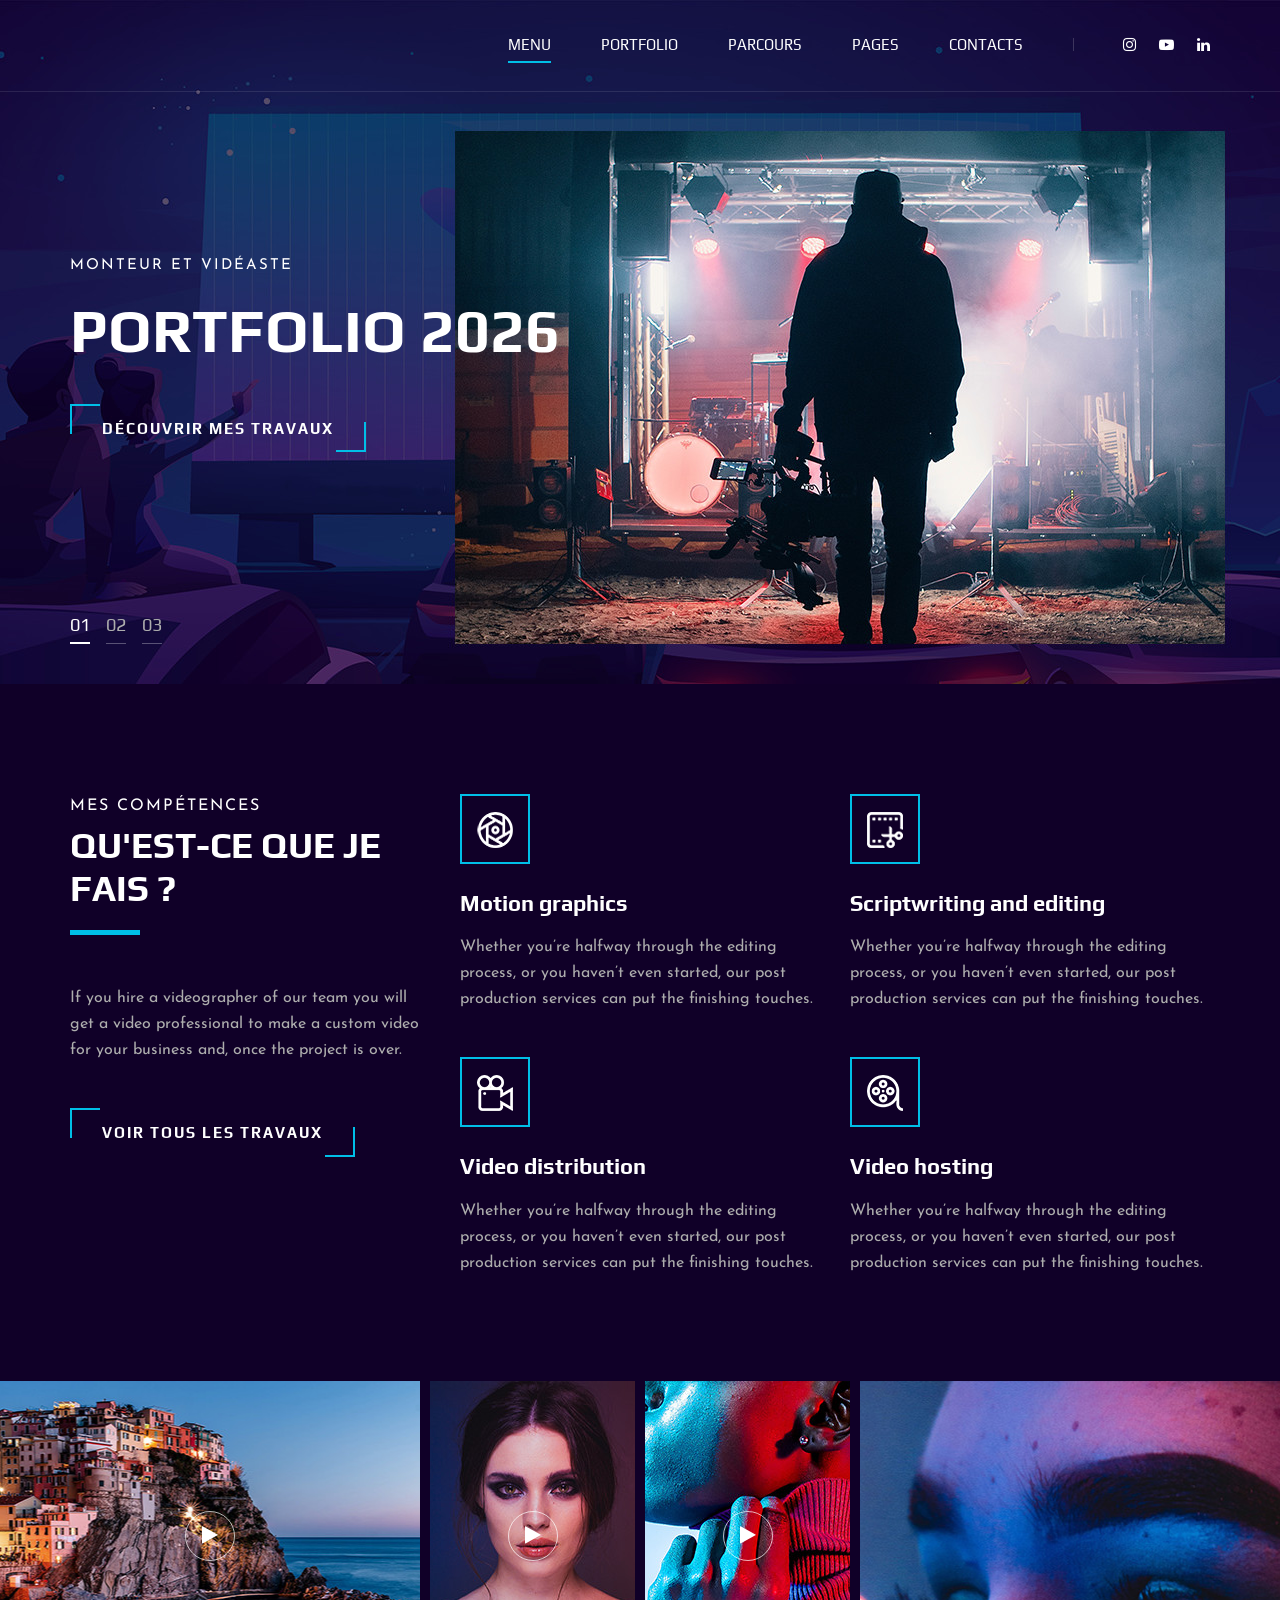
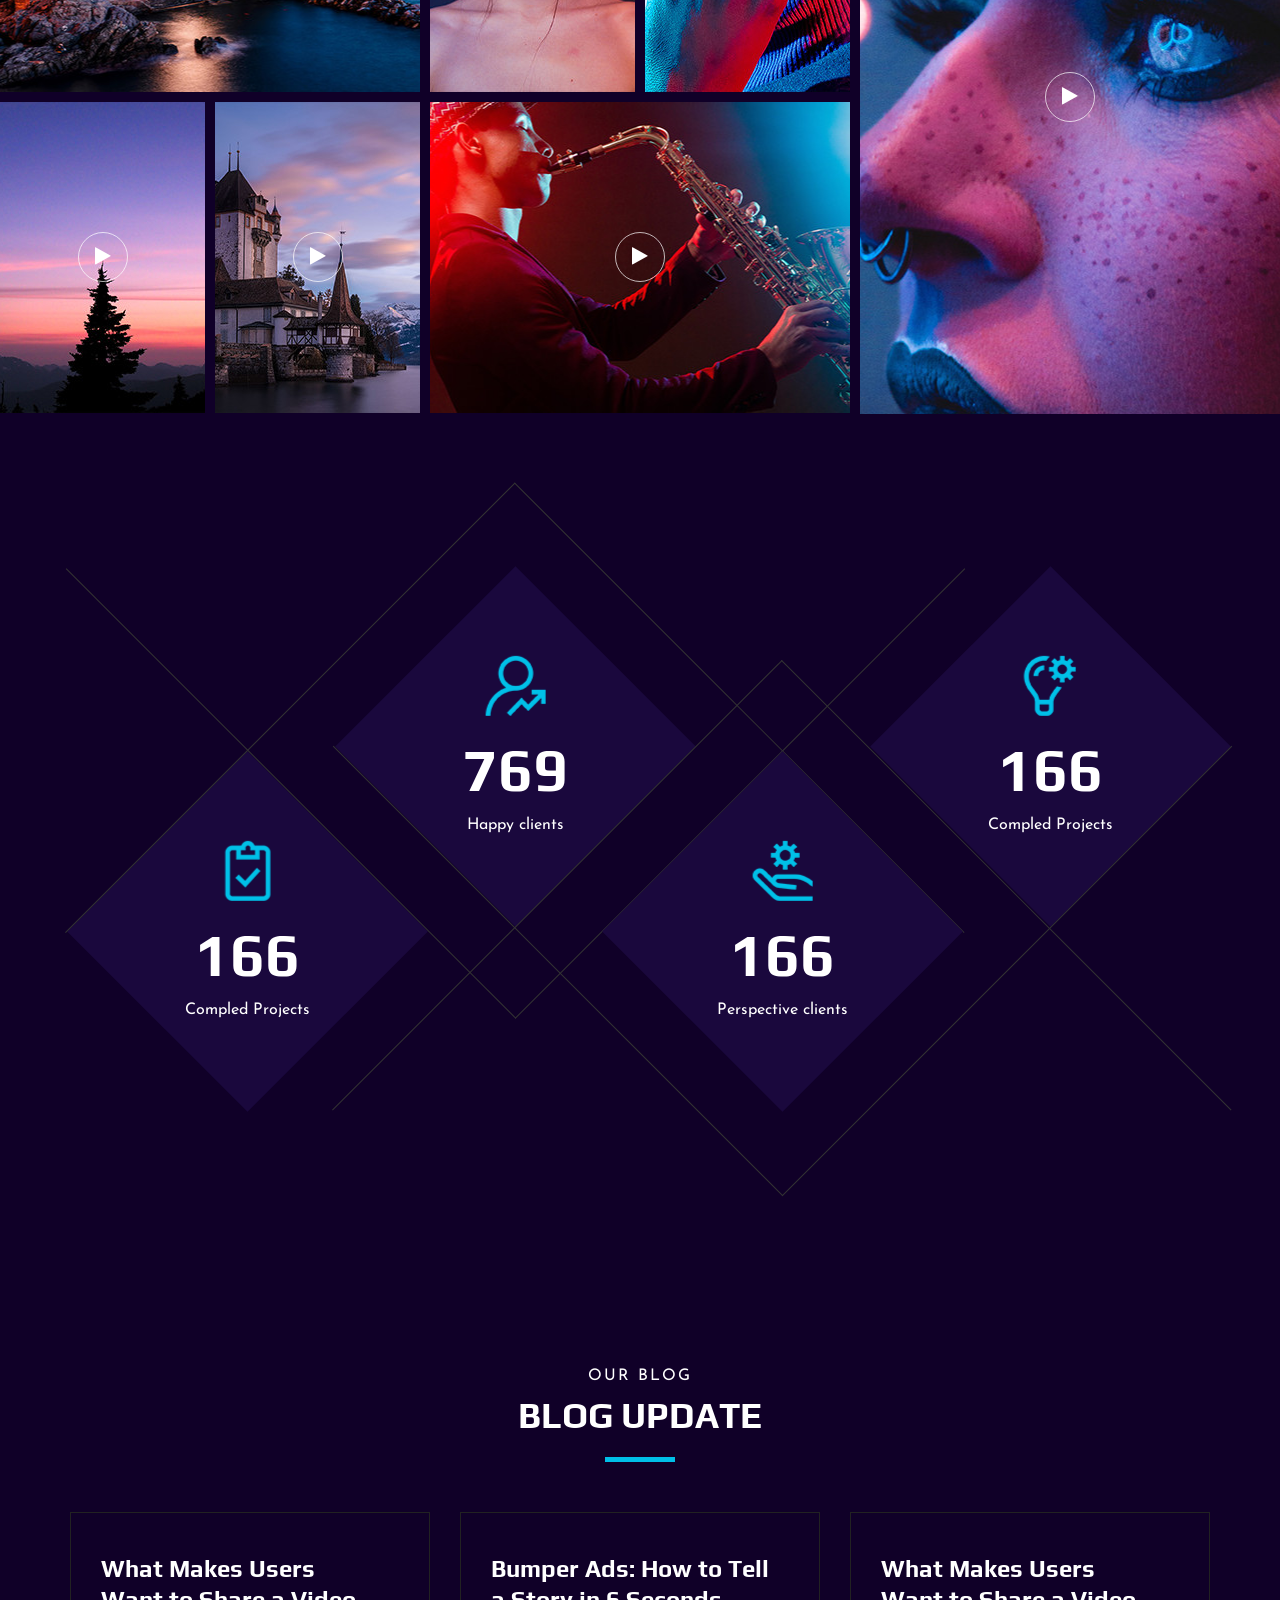
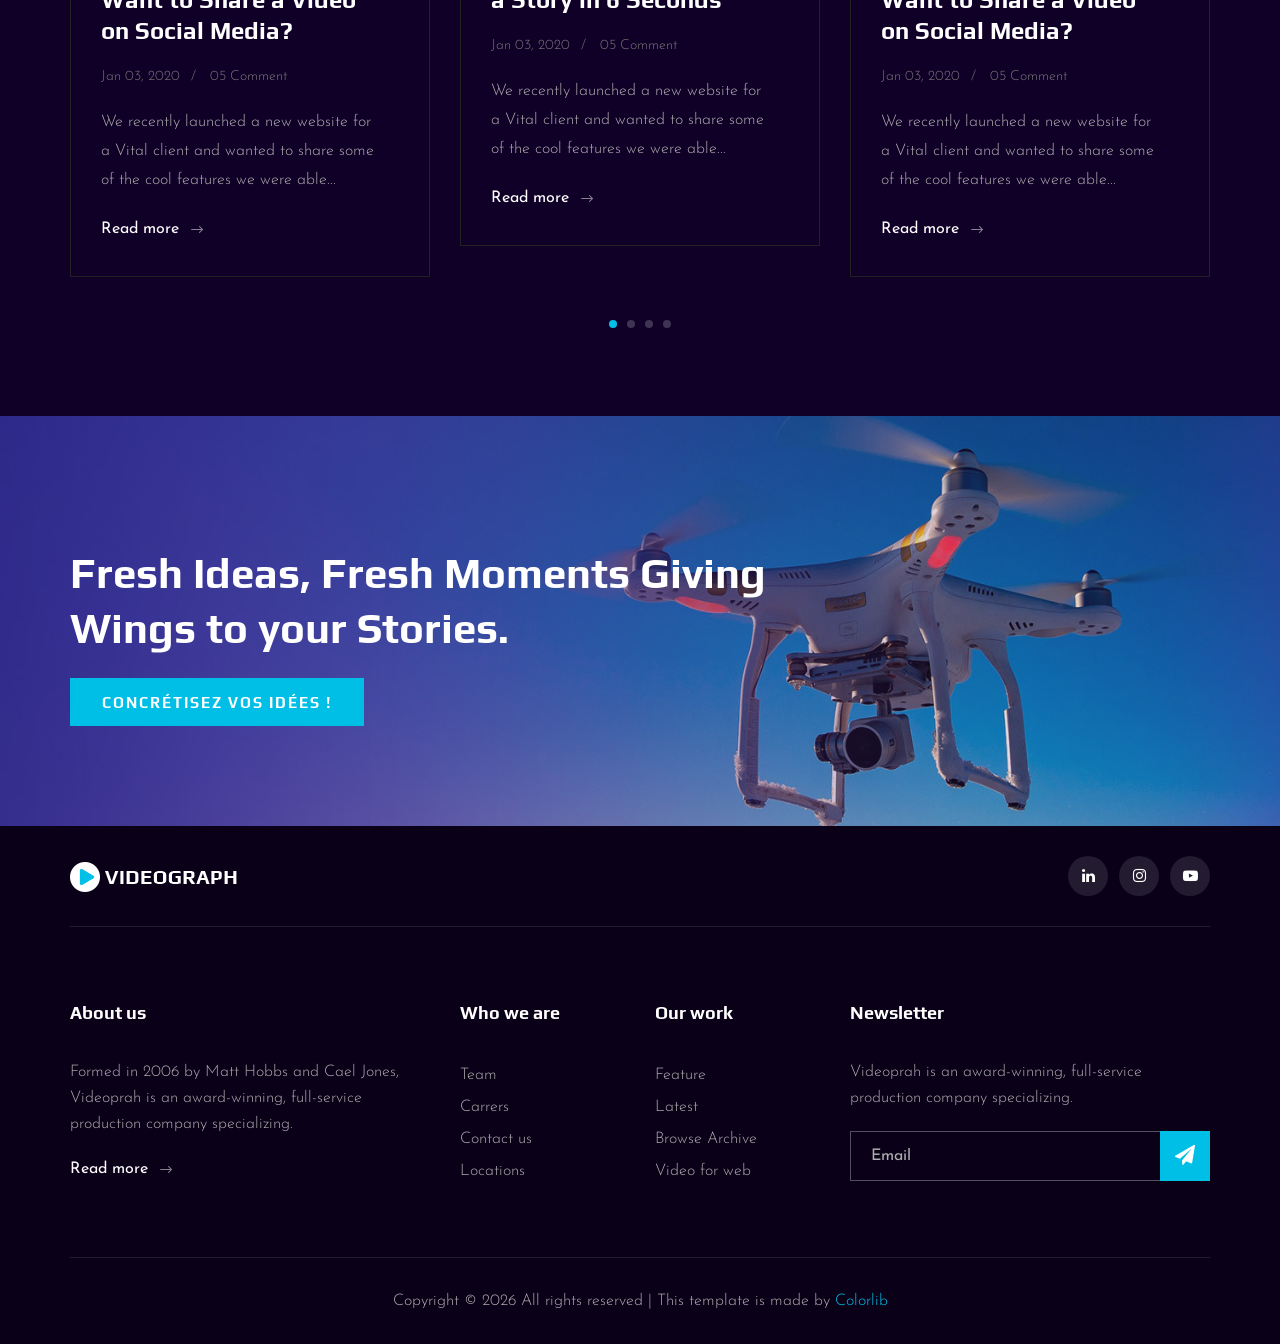
==== commit c03ce268: "Update index.html" ====
--- a/videograph-master/index.html
+++ b/videograph-master/index.html
@@ -7,7 +7,7 @@
     <meta name="keywords" content="Videograph, unica, creative, html">
     <meta name="viewport" content="width=device-width, initial-scale=1.0">
     <meta http-equiv="X-UA-Compatible" content="ie=edge">
-    <title>Videograph | Template</title>
+    <title>Lilian Cressot </title>
 
     <!-- Google Font -->
     <link href="https://fonts.googleapis.com/css2?family=Play:wght@400;700&display=swap" rel="stylesheet">
@@ -35,35 +35,31 @@
         <div class="container">
             <div class="row">
                 <div class="col-lg-2">
-                    <div class="header__logo">
+                    <!--<div class="header__logo">
                         <a href="./index.html"><img src="img/logo.png" alt=""></a>
-                    </div>
+                    </div>-->
                 </div>
                 <div class="col-lg-10">
                     <div class="header__nav__option">
                         <nav class="header__nav__menu mobile-menu">
                             <ul>
-                                <li class="active"><a href="./index.html">Home</a></li>
-                                <li><a href="./about.html">About</a></li>
+                                <li class="active"><a href="./index.html">Menu</a></li>
                                 <li><a href="./portfolio.html">Portfolio</a></li>
-                                <li><a href="./services.html">Services</a></li>
+                                <li><a href="./services.html">Parcours</a></li>
                                 <li><a href="#">Pages</a>
                                     <ul class="dropdown">
-                                        <li><a href="./about.html">About</a></li>
                                         <li><a href="./portfolio.html">Portfolio</a></li>
                                         <li><a href="./blog.html">Blog</a></li>
                                         <li><a href="./blog-details.html">Blog Details</a></li>
                                     </ul>
                                 </li>
-                                <li><a href="./contact.html">Contact</a></li>
+                                <li><a href="./contact.html">Contacts</a></li>
                             </ul>
                         </nav>
                         <div class="header__nav__social">
-                            <a href="#"><i class="fa fa-facebook"></i></a>
-                            <a href="#"><i class="fa fa-twitter"></i></a>
-                            <a href="#"><i class="fa fa-dribbble"></i></a>
                             <a href="#"><i class="fa fa-instagram"></i></a>
                             <a href="#"><i class="fa fa-youtube-play"></i></a>
+                             <a href="https://www.linkedin.com/in/lilian-cressot/"><i class="fa fa-linkedin"></i></a>
                         </div>
                     </div>
                 </div>
@@ -81,9 +77,9 @@
                     <div class="row">
                         <div class="col-lg-6">
                             <div class="hero__text">
-                                <span>For website and video editing</span>
-                                <h2>Videographer’s Portfolio</h2>
-                                <a href="#" class="primary-btn">See more about us</a>
+                                <span> Monteur et Vidéaste </span>
+                                <h2>Portfolio 2026</h2>
+                                <a href="#" class="primary-btn">Découvrir mes travaux</a>
                             </div>
                         </div>
                     </div>
@@ -94,9 +90,9 @@
                     <div class="row">
                         <div class="col-lg-6">
                             <div class="hero__text">
-                                <span>For website and video editing</span>
-                                <h2>Videographer’s Portfolio</h2>
-                                <a href="#" class="primary-btn">See more about us</a>
+                                <span> Monteur et Vidéaste </span>
+                                <h2>Chaine Youtube</h2>
+                                <a href="#" class="primary-btn">Découvrir mes vidéos</a>
                             </div>
                         </div>
                     </div>
@@ -107,9 +103,9 @@
                     <div class="row">
                         <div class="col-lg-6">
                             <div class="hero__text">
-                                <span>For website and video editing</span>
-                                <h2>Videographer’s Portfolio</h2>
-                                <a href="#" class="primary-btn">See more about us</a>
+                                <span>Monteur et Vidéaste</span>
+                                <h2>Lilian Cressot</h2>
+                                <a href="#" class="primary-btn"> Mes réseaux pro </a>
                             </div>
                         </div>
                     </div>
@@ -126,12 +122,12 @@
                 <div class="col-lg-4">
                     <div class="services__title">
                         <div class="section-title">
-                            <span>Our services</span>
-                            <h2>What We do?</h2>
+                            <span>Mes compétences</span>
+                            <h2>Qu'est-ce que je fais ?</h2>
                         </div>
                         <p>If you hire a videographer of our team you will get a video professional to make a custom
                             video for your business and, once the project is over.</p>
-                        <a href="#" class="primary-btn">View all services</a>
+                        <a href="#" class="primary-btn">Voir tous les travaux</a>
                     </div>
                 </div>
                 <div class="col-lg-8">
@@ -287,83 +283,6 @@
     </section>
     <!-- Counter Section End -->
 
-    <!-- Team Section Begin -->
-    <section class="team spad set-bg" data-setbg="img/team-bg.jpg">
-        <div class="container">
-            <div class="row">
-                <div class="col-lg-12">
-                    <div class="section-title team__title">
-                        <span>Nice to meet</span>
-                        <h2>OUR Team</h2>
-                    </div>
-                </div>
-            </div>
-            <div class="row">
-                <div class="col-lg-3 col-md-6 col-sm-6 p-0">
-                    <div class="team__item set-bg" data-setbg="img/team/team-1.jpg">
-                        <div class="team__item__text">
-                            <h4>AMANDA STONE</h4>
-                            <p>Videographer</p>
-                            <div class="team__item__social">
-                                <a href="#"><i class="fa fa-facebook"></i></a>
-                                <a href="#"><i class="fa fa-twitter"></i></a>
-                                <a href="#"><i class="fa fa-dribbble"></i></a>
-                                <a href="#"><i class="fa fa-instagram"></i></a>
-                            </div>
-                        </div>
-                    </div>
-                </div>
-                <div class="col-lg-3 col-md-6 col-sm-6 p-0">
-                    <div class="team__item team__item--second set-bg" data-setbg="img/team/team-2.jpg">
-                        <div class="team__item__text">
-                            <h4>AMANDA STONE</h4>
-                            <p>Videographer</p>
-                            <div class="team__item__social">
-                                <a href="#"><i class="fa fa-facebook"></i></a>
-                                <a href="#"><i class="fa fa-twitter"></i></a>
-                                <a href="#"><i class="fa fa-dribbble"></i></a>
-                                <a href="#"><i class="fa fa-instagram"></i></a>
-                            </div>
-                        </div>
-                    </div>
-                </div>
-                <div class="col-lg-3 col-md-6 col-sm-6 p-0">
-                    <div class="team__item team__item--third set-bg" data-setbg="img/team/team-3.jpg">
-                        <div class="team__item__text">
-                            <h4>AMANDA STONE</h4>
-                            <p>Videographer</p>
-                            <div class="team__item__social">
-                                <a href="#"><i class="fa fa-facebook"></i></a>
-                                <a href="#"><i class="fa fa-twitter"></i></a>
-                                <a href="#"><i class="fa fa-dribbble"></i></a>
-                                <a href="#"><i class="fa fa-instagram"></i></a>
-                            </div>
-                        </div>
-                    </div>
-                </div>
-                <div class="col-lg-3 col-md-6 col-sm-6 p-0">
-                    <div class="team__item team__item--four set-bg" data-setbg="img/team/team-4.jpg">
-                        <div class="team__item__text">
-                            <h4>AMANDA STONE</h4>
-                            <p>Videographer</p>
-                            <div class="team__item__social">
-                                <a href="#"><i class="fa fa-facebook"></i></a>
-                                <a href="#"><i class="fa fa-twitter"></i></a>
-                                <a href="#"><i class="fa fa-dribbble"></i></a>
-                                <a href="#"><i class="fa fa-instagram"></i></a>
-                            </div>
-                        </div>
-                    </div>
-                </div>
-                <div class="col-lg-12 p-0">
-                    <div class="team__btn">
-                        <a href="#" class="primary-btn">Meet Our Team</a>
-                    </div>
-                </div>
-            </div>
-        </div>
-    </section>
-    <!-- Team Section End -->
 
     <!-- Latest Blog Section Begin -->
     <section class="latest spad">
@@ -475,8 +394,7 @@
                 <div class="col-lg-8">
                     <div class="callto__text">
                         <h2>Fresh Ideas, Fresh Moments Giving Wings to your Stories.</h2>
-                        <p>INC5000, Best places to work 2019</p>
-                        <a href="#">Start your stories</a>
+                        <a href="#">Concrétisez vos idées !</a>
                     </div>
                 </div>
             </div>
@@ -496,9 +414,7 @@
                     </div>
                     <div class="col-lg-6 col-md-6">
                         <div class="footer__top__social">
-                            <a href="#"><i class="fa fa-facebook"></i></a>
-                            <a href="#"><i class="fa fa-twitter"></i></a>
-                            <a href="#"><i class="fa fa-dribbble"></i></a>
+                         <a href="https://www.linkedin.com/in/lilian-cressot/"><i class="fa fa-linkedin"></i></a>
                             <a href="#"><i class="fa fa-instagram"></i></a>
                             <a href="#"><i class="fa fa-youtube-play"></i></a>
                         </div>
@@ -557,8 +473,7 @@
                             <script>
                                 document.write(new Date().getFullYear());
                             </script>
-                            All rights reserved | This template is made with <i class="fa fa-heart-o"
-                                aria-hidden="true"></i> by <a href="https://colorlib.com" target="_blank">Colorlib</a>
+                            All rights reserved | This template is made by <a href="https://colorlib.com" target="_blank">Colorlib</a>
                         </p>
                         <!-- Link back to Colorlib can't be removed. Template is licensed under CC BY 3.0. -->
                     </div>
